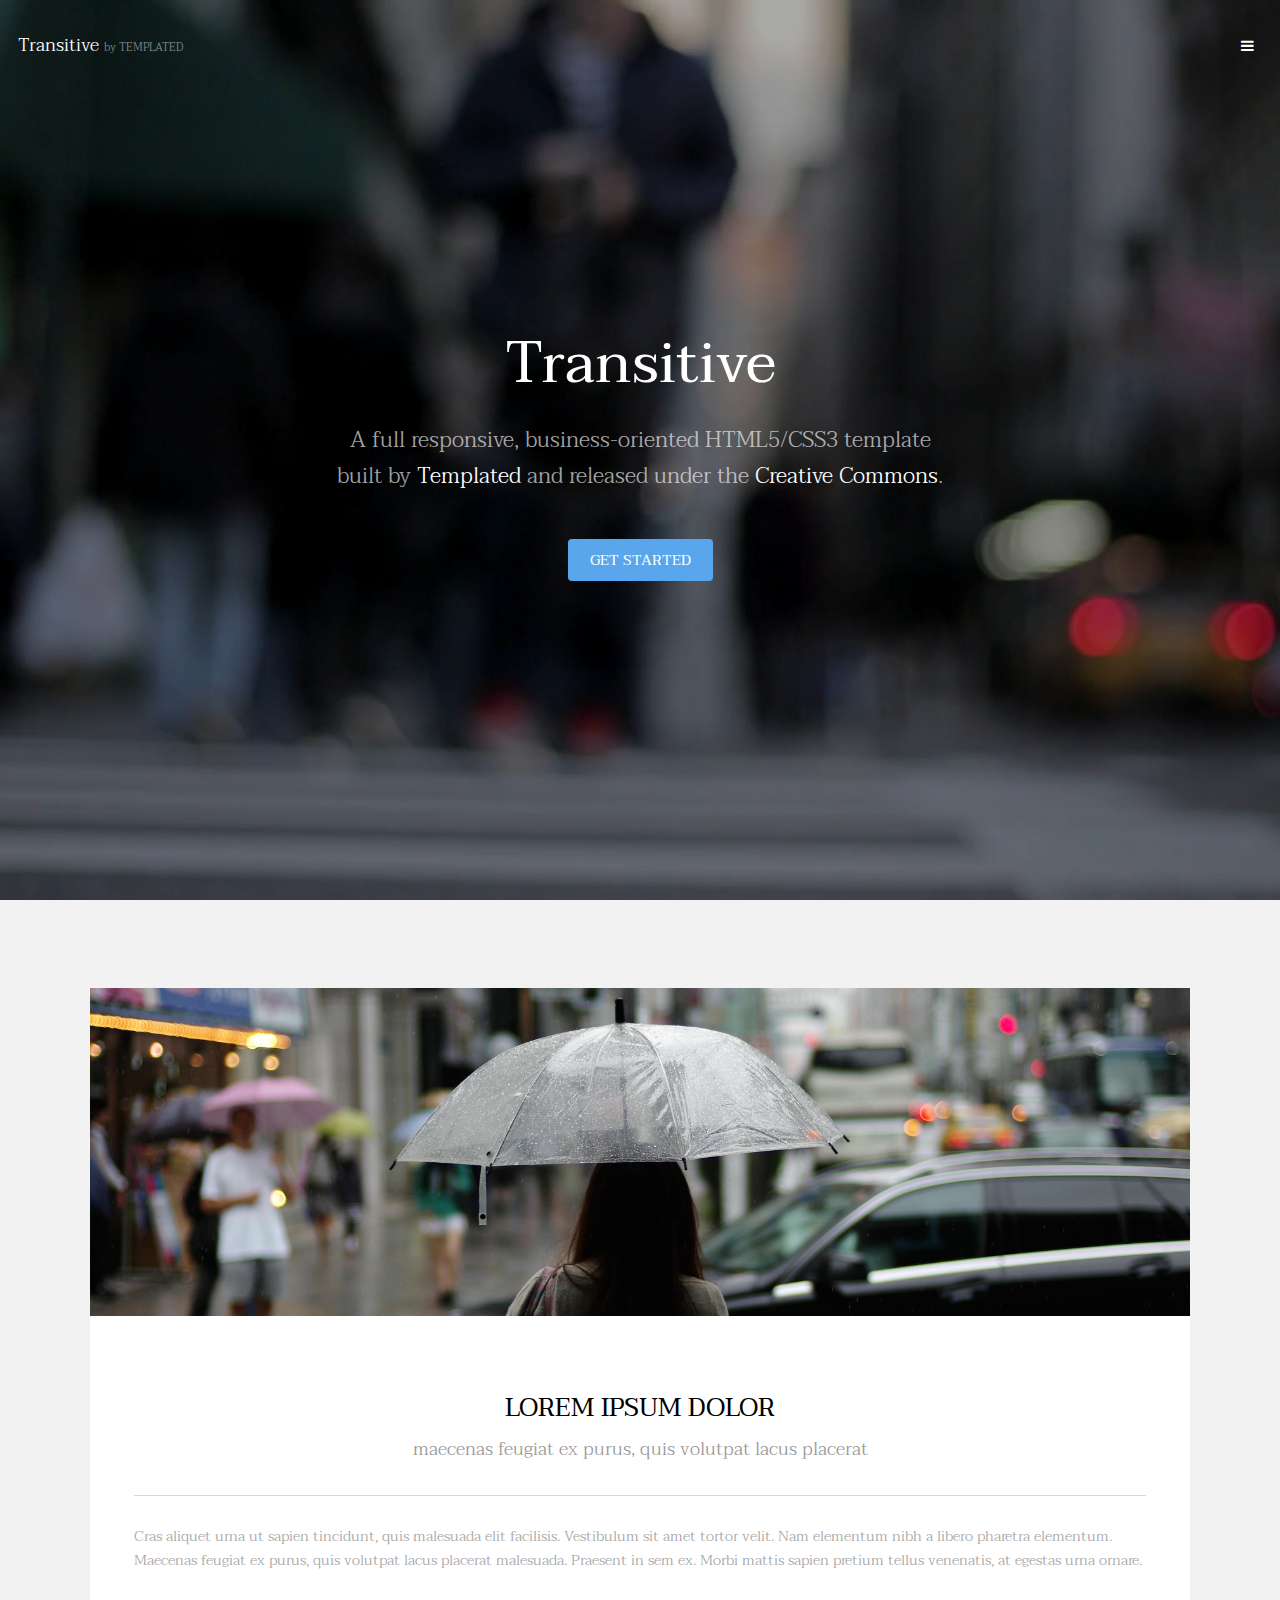
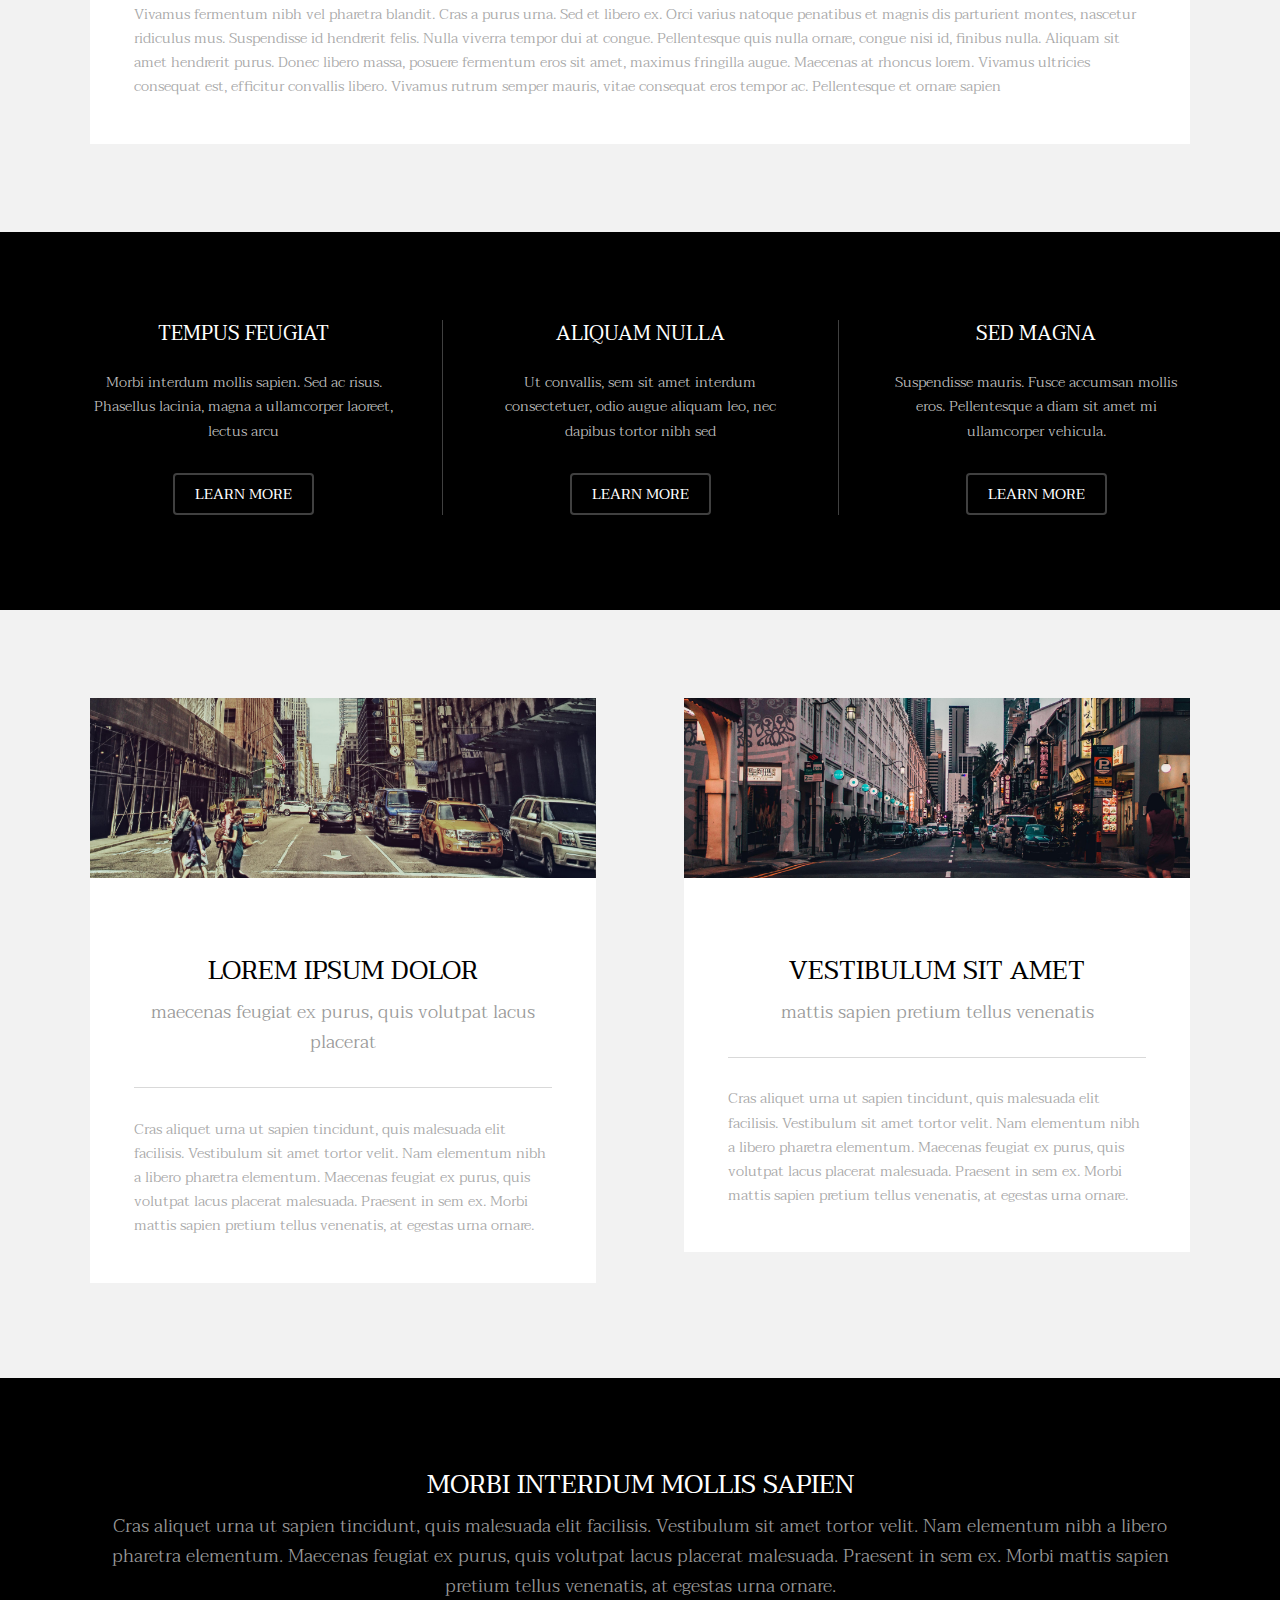
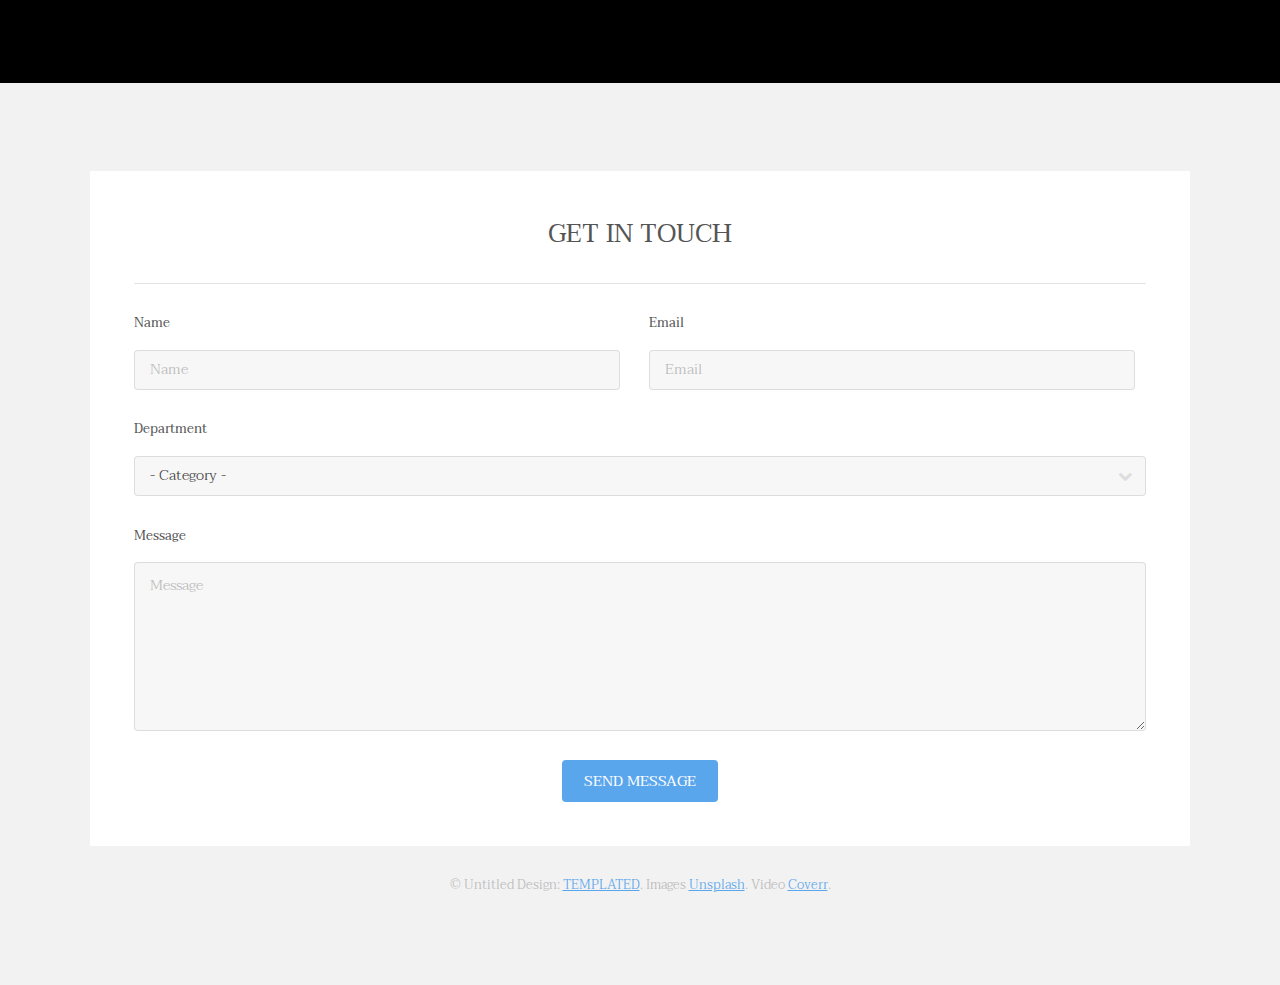
==== index.html @ b9c566ea "add template from templated.co" ====
<!DOCTYPE HTML>
<!--
	Transitive by TEMPLATED
	templated.co @templatedco
	Released for free under the Creative Commons Attribution 3.0 license (templated.co/license)
-->
<html>
	<head>
		<title>Transitive by TEMPLATED</title>
		<meta charset="utf-8" />
		<meta name="viewport" content="width=device-width, initial-scale=1" />
		<link rel="stylesheet" href="assets/css/main.css" />
	</head>
	<body>

		<!-- Header -->
			<header id="header" class="alt">
				<div class="logo"><a href="index.html">Transitive <span>by TEMPLATED</span></a></div>
				<a href="#menu" class="toggle"><span>Menu</span></a>
			</header>

		<!-- Nav -->
			<nav id="menu">
				<ul class="links">
					<li><a href="index.html">Home</a></li>
					<li><a href="generic.html">Generic</a></li>
					<li><a href="elements.html">Elements</a></li>
				</ul>
			</nav>

		<!-- Banner -->
		<!--
			To use a video as your background, set data-video to the name of your video without
			its extension (eg. images/banner). Your video must be available in both .mp4 and .webm
			formats to work correctly.
		-->
			<section id="banner" data-video="images/banner">
				<div class="inner">
					<h1>Transitive</h1>
					<p>A full responsive, business-oriented HTML5/CSS3 template<br />
					built by <a href="https://templated.co/">Templated</a> and released under the <a href="https://templated.co/license">Creative Commons</a>.</p>
					<a href="#one" class="button special scrolly">Get Started</a>
				</div>
			</section>

		<!-- One -->
			<section id="one" class="wrapper style2">
				<div class="inner">
					<div>
						<div class="box">
							<div class="image fit">
								<img src="images/pic01.jpg" alt="" />
							</div>
							<div class="content">
								<header class="align-center">
									<h2>Lorem ipsum dolor</h2>
									<p>maecenas feugiat ex purus, quis volutpat lacus placerat</p>
								</header>
								<hr />
								<p> Cras aliquet urna ut sapien tincidunt, quis malesuada elit facilisis. Vestibulum sit amet tortor velit. Nam elementum nibh a libero pharetra elementum. Maecenas feugiat ex purus, quis volutpat lacus placerat malesuada. Praesent in sem ex. Morbi mattis sapien pretium tellus venenatis, at egestas urna ornare.</p>
								<p>Vivamus fermentum nibh vel pharetra blandit. Cras a purus urna. Sed et libero ex. Orci varius natoque penatibus et magnis dis parturient montes, nascetur ridiculus mus. Suspendisse id hendrerit felis. Nulla viverra tempor dui at congue. Pellentesque quis nulla ornare, congue nisi id, finibus nulla. Aliquam sit amet hendrerit purus. Donec libero massa, posuere fermentum eros sit amet, maximus fringilla augue. Maecenas at rhoncus lorem. Vivamus ultricies consequat est, efficitur convallis libero. Vivamus rutrum semper mauris, vitae consequat eros tempor ac. Pellentesque et ornare sapien</p>
							</div>
						</div>
					</div>
				</div>
			</section>

		<!-- Two -->
			<section id="two" class="wrapper style3">
				<div class="inner">
					<div id="flexgrid">
						<div>
							<header>
								<h3>Tempus Feugiat</h3>
							</header>
							<p>Morbi interdum mollis sapien. Sed ac risus. Phasellus lacinia, magna a ullamcorper laoreet, lectus arcu</p>
							<ul class="actions">
								<li><a href="#" class="button alt">Learn More</a></li>
							</ul>
						</div>
						<div>
							<header>
								<h3>Aliquam Nulla</h3>
							</header>
							<p>Ut convallis, sem sit amet interdum consectetuer, odio augue aliquam leo, nec dapibus tortor nibh sed </p>
							<ul class="actions">
								<li><a href="#" class="button alt">Learn More</a></li>
							</ul>
						</div>
						<div>
							<header>
								<h3>Sed Magna</h3>
							</header>
							<p>Suspendisse mauris. Fusce accumsan mollis eros. Pellentesque a diam sit amet mi ullamcorper vehicula.</p>
							<ul class="actions">
								<li><a href="#" class="button alt">Learn More</a></li>
							</ul>
						</div>
					</div>
				</div>
			</section>

		<!-- Three -->
			<section id="three" class="wrapper style2">
				<div class="inner">
					<div class="grid-style">

						<div>
							<div class="box">
								<div class="image fit">
									<img src="images/pic02.jpg" alt="" />
								</div>
								<div class="content">
									<header class="align-center">
										<h2>Lorem ipsum dolor</h2>
										<p>maecenas feugiat ex purus, quis volutpat lacus placerat</p>
									</header>
									<hr />
									<p> Cras aliquet urna ut sapien tincidunt, quis malesuada elit facilisis. Vestibulum sit amet tortor velit. Nam elementum nibh a libero pharetra elementum. Maecenas feugiat ex purus, quis volutpat lacus placerat malesuada. Praesent in sem ex. Morbi mattis sapien pretium tellus venenatis, at egestas urna ornare.</p>
								</div>
							</div>
						</div>

						<div>
							<div class="box">
								<div class="image fit">
									<img src="images/pic03.jpg" alt="" />
								</div>
								<div class="content">
									<header class="align-center">
										<h2>Vestibulum sit amet</h2>
										<p>mattis sapien pretium tellus venenatis</p>
									</header>
									<hr />
									<p> Cras aliquet urna ut sapien tincidunt, quis malesuada elit facilisis. Vestibulum sit amet tortor velit. Nam elementum nibh a libero pharetra elementum. Maecenas feugiat ex purus, quis volutpat lacus placerat malesuada. Praesent in sem ex. Morbi mattis sapien pretium tellus venenatis, at egestas urna ornare.</p>
								</div>
							</div>
						</div>

					</div>
				</div>
			</section>

		<!-- Four -->
			<section id="four" class="wrapper style3">
				<div class="inner">

					<header class="align-center">
						<h2>Morbi interdum mollis sapien</h2>
						<p>Cras aliquet urna ut sapien tincidunt, quis malesuada elit facilisis. Vestibulum sit amet tortor velit. Nam elementum nibh a libero pharetra elementum. Maecenas feugiat ex purus, quis volutpat lacus placerat malesuada. Praesent in sem ex. Morbi mattis sapien pretium tellus venenatis, at egestas urna ornare.</p>
					</header>

				</div>
			</section>

		<!-- Footer -->
			<footer id="footer" class="wrapper">
				<div class="inner">
					<section>
						<div class="box">
							<div class="content">
								<h2 class="align-center">Get in Touch</h2>
								<hr />
								<form action="#" method="post">
									<div class="field half first">
										<label for="name">Name</label>
										<input name="name" id="name" type="text" placeholder="Name">
									</div>
									<div class="field half">
										<label for="email">Email</label>
										<input name="email" id="email" type="email" placeholder="Email">
									</div>
									<div class="field">
										<label for="dept">Department</label>
										<div class="select-wrapper">
											<select name="dept" id="dept">
												<option value="">- Category -</option>
												<option value="1">Manufacturing</option>
												<option value="1">Shipping</option>
												<option value="1">Administration</option>
												<option value="1">Human Resources</option>
											</select>
										</div>
									</div>
									<div class="field">
										<label for="message">Message</label>
										<textarea name="message" id="message" rows="6" placeholder="Message"></textarea>
									</div>
									<ul class="actions align-center">
										<li><input value="Send Message" class="button special" type="submit"></li>
									</ul>
								</form>
							</div>
						</div>
					</section>
					<div class="copyright">
						&copy; Untitled Design: <a href="https://templated.co/">TEMPLATED</a>. Images <a href="https://unsplash.com/">Unsplash</a>. Video <a href="http://coverr.co/">Coverr</a>.
					</div>
				</div>
			</footer>

		<!-- Scripts -->
			<script src="assets/js/jquery.min.js"></script>
			<script src="assets/js/jquery.scrolly.min.js"></script>
			<script src="assets/js/jquery.scrollex.min.js"></script>
			<script src="assets/js/skel.min.js"></script>
			<script src="assets/js/util.js"></script>
			<script src="assets/js/main.js"></script>

	</body>
</html>
---- assets/css/main.css ----
@charset "UTF-8";
@import url(font-awesome.min.css);
@import url("https://fonts.googleapis.com/css?family=Taviraj:300,400,700,300i,400i,700i");

/*
	Transitive by TEMPLATED
	templated.co @templatedco
	Released for free under the Creative Commons Attribution 3.0 license (templated.co/license)
*/

/* Reset */

	html, body, div, span, applet, object, iframe, h1, h2, h3, h4, h5, h6, p, blockquote, pre, a, abbr, acronym, address, big, cite, code, del, dfn, em, img, ins, kbd, q, s, samp, small, strike, strong, sub, sup, tt, var, b, u, i, center, dl, dt, dd, ol, ul, li, fieldset, form, label, legend, table, caption, tbody, tfoot, thead, tr, th, td, article, aside, canvas, details, embed, figure, figcaption, footer, header, hgroup, menu, nav, output, ruby, section, summary, time, mark, audio, video {
		margin: 0;
		padding: 0;
		border: 0;
		font-size: 100%;
		font: inherit;
		vertical-align: baseline;
	}

	article, aside, details, figcaption, figure, footer, header, hgroup, menu, nav, section {
		display: block;
	}

	body {
		line-height: 1;
	}

	ol, ul {
		list-style: none;
	}

	blockquote, q {
		quotes: none;
	}

	blockquote:before, blockquote:after, q:before, q:after {
		content: '';
		content: none;
	}

	table {
		border-collapse: collapse;
		border-spacing: 0;
	}

	body {
		-webkit-text-size-adjust: none;
	}

/* Box Model */

	*, *:before, *:after {
		-moz-box-sizing: border-box;
		-webkit-box-sizing: border-box;
		box-sizing: border-box;
	}

/* Containers */

	.container {
		margin-left: auto;
		margin-right: auto;
	}

	.container.\31 25\25 {
		width: 100%;
		max-width: 100rem;
		min-width: 80rem;
	}

	.container.\37 5\25 {
		width: 60rem;
	}

	.container.\35 0\25 {
		width: 40rem;
	}

	.container.\32 5\25 {
		width: 20rem;
	}

	.container {
		width: 80rem;
	}

	@media screen and (max-width: 1680px) {

		.container.\31 25\25 {
			width: 100%;
			max-width: 100rem;
			min-width: 80rem;
		}

		.container.\37 5\25 {
			width: 60rem;
		}

		.container.\35 0\25 {
			width: 40rem;
		}

		.container.\32 5\25 {
			width: 20rem;
		}

		.container {
			width: 80rem;
		}

	}

	@media screen and (max-width: 1280px) {

		.container.\31 25\25 {
			width: 100%;
			max-width: 81.25rem;
			min-width: 65rem;
		}

		.container.\37 5\25 {
			width: 48.75rem;
		}

		.container.\35 0\25 {
			width: 32.5rem;
		}

		.container.\32 5\25 {
			width: 16.25rem;
		}

		.container {
			width: 65rem;
		}

	}

	@media screen and (max-width: 980px) {

		.container.\31 25\25 {
			width: 100%;
			max-width: 112.5%;
			min-width: 90%;
		}

		.container.\37 5\25 {
			width: 67.5%;
		}

		.container.\35 0\25 {
			width: 45%;
		}

		.container.\32 5\25 {
			width: 22.5%;
		}

		.container {
			width: 90%;
		}

	}

	@media screen and (max-width: 736px) {

		.container.\31 25\25 {
			width: 100%;
			max-width: 112.5%;
			min-width: 90%;
		}

		.container.\37 5\25 {
			width: 67.5%;
		}

		.container.\35 0\25 {
			width: 45%;
		}

		.container.\32 5\25 {
			width: 22.5%;
		}

		.container {
			width: 90% !important;
		}

	}

	@media screen and (max-width: 480px) {

		.container.\31 25\25 {
			width: 100%;
			max-width: 112.5%;
			min-width: 90%;
		}

		.container.\37 5\25 {
			width: 67.5%;
		}

		.container.\35 0\25 {
			width: 45%;
		}

		.container.\32 5\25 {
			width: 22.5%;
		}

		.container {
			width: 90% !important;
		}

	}

/* Grid */

	.row {
		border-bottom: solid 1px transparent;
		-moz-box-sizing: border-box;
		-webkit-box-sizing: border-box;
		box-sizing: border-box;
	}

	.row > * {
		float: left;
		-moz-box-sizing: border-box;
		-webkit-box-sizing: border-box;
		box-sizing: border-box;
	}

	.row:after, .row:before {
		content: '';
		display: block;
		clear: both;
		height: 0;
	}

	.row.uniform > * > :first-child {
		margin-top: 0;
	}

	.row.uniform > * > :last-child {
		margin-bottom: 0;
	}

	.row.\30 \25 > * {
		padding: 0 0 0 0rem;
	}

	.row.\30 \25 {
		margin: 0 0 -1px 0rem;
	}

	.row.uniform.\30 \25 > * {
		padding: 0rem 0 0 0rem;
	}

	.row.uniform.\30 \25 {
		margin: 0rem 0 -1px 0rem;
	}

	.row > * {
		padding: 0 0 0 2rem;
	}

	.row {
		margin: 0 0 -1px -2rem;
	}

	.row.uniform > * {
		padding: 2rem 0 0 2rem;
	}

	.row.uniform {
		margin: -2rem 0 -1px -2rem;
	}

	.row.\32 00\25 > * {
		padding: 0 0 0 4rem;
	}

	.row.\32 00\25 {
		margin: 0 0 -1px -4rem;
	}

	.row.uniform.\32 00\25 > * {
		padding: 4rem 0 0 4rem;
	}

	.row.uniform.\32 00\25 {
		margin: -4rem 0 -1px -4rem;
	}

	.row.\31 50\25 > * {
		padding: 0 0 0 3rem;
	}

	.row.\31 50\25 {
		margin: 0 0 -1px -3rem;
	}

	.row.uniform.\31 50\25 > * {
		padding: 3rem 0 0 3rem;
	}

	.row.uniform.\31 50\25 {
		margin: -3rem 0 -1px -3rem;
	}

	.row.\35 0\25 > * {
		padding: 0 0 0 1rem;
	}

	.row.\35 0\25 {
		margin: 0 0 -1px -1rem;
	}

	.row.uniform.\35 0\25 > * {
		padding: 1rem 0 0 1rem;
	}

	.row.uniform.\35 0\25 {
		margin: -1rem 0 -1px -1rem;
	}

	.row.\32 5\25 > * {
		padding: 0 0 0 0.5rem;
	}

	.row.\32 5\25 {
		margin: 0 0 -1px -0.5rem;
	}

	.row.uniform.\32 5\25 > * {
		padding: 0.5rem 0 0 0.5rem;
	}

	.row.uniform.\32 5\25 {
		margin: -0.5rem 0 -1px -0.5rem;
	}

	.\31 2u, .\31 2u\24 {
		width: 100%;
		clear: none;
		margin-left: 0;
	}

	.\31 1u, .\31 1u\24 {
		width: 91.6666666667%;
		clear: none;
		margin-left: 0;
	}

	.\31 0u, .\31 0u\24 {
		width: 83.3333333333%;
		clear: none;
		margin-left: 0;
	}

	.\39 u, .\39 u\24 {
		width: 75%;
		clear: none;
		margin-left: 0;
	}

	.\38 u, .\38 u\24 {
		width: 66.6666666667%;
		clear: none;
		margin-left: 0;
	}

	.\37 u, .\37 u\24 {
		width: 58.3333333333%;
		clear: none;
		margin-left: 0;
	}

	.\36 u, .\36 u\24 {
		width: 50%;
		clear: none;
		margin-left: 0;
	}

	.\35 u, .\35 u\24 {
		width: 41.6666666667%;
		clear: none;
		margin-left: 0;
	}

	.\34 u, .\34 u\24 {
		width: 33.3333333333%;
		clear: none;
		margin-left: 0;
	}

	.\33 u, .\33 u\24 {
		width: 25%;
		clear: none;
		margin-left: 0;
	}

	.\32 u, .\32 u\24 {
		width: 16.6666666667%;
		clear: none;
		margin-left: 0;
	}

	.\31 u, .\31 u\24 {
		width: 8.3333333333%;
		clear: none;
		margin-left: 0;
	}

	.\31 2u\24 + *,
	.\31 1u\24 + *,
	.\31 0u\24 + *,
	.\39 u\24 + *,
	.\38 u\24 + *,
	.\37 u\24 + *,
	.\36 u\24 + *,
	.\35 u\24 + *,
	.\34 u\24 + *,
	.\33 u\24 + *,
	.\32 u\24 + *,
	.\31 u\24 + * {
		clear: left;
	}

	.\-11u {
		margin-left: 91.66667%;
	}

	.\-10u {
		margin-left: 83.33333%;
	}

	.\-9u {
		margin-left: 75%;
	}

	.\-8u {
		margin-left: 66.66667%;
	}

	.\-7u {
		margin-left: 58.33333%;
	}

	.\-6u {
		margin-left: 50%;
	}

	.\-5u {
		margin-left: 41.66667%;
	}

	.\-4u {
		margin-left: 33.33333%;
	}

	.\-3u {
		margin-left: 25%;
	}

	.\-2u {
		margin-left: 16.66667%;
	}

	.\-1u {
		margin-left: 8.33333%;
	}

	@media screen and (max-width: 1680px) {

		.row > * {
			padding: 0 0 0 2rem;
		}

		.row {
			margin: 0 0 -1px -2rem;
		}

		.row.uniform > * {
			padding: 2rem 0 0 2rem;
		}

		.row.uniform {
			margin: -2rem 0 -1px -2rem;
		}

		.row.\32 00\25 > * {
			padding: 0 0 0 4rem;
		}

		.row.\32 00\25 {
			margin: 0 0 -1px -4rem;
		}

		.row.uniform.\32 00\25 > * {
			padding: 4rem 0 0 4rem;
		}

		.row.uniform.\32 00\25 {
			margin: -4rem 0 -1px -4rem;
		}

		.row.\31 50\25 > * {
			padding: 0 0 0 3rem;
		}

		.row.\31 50\25 {
			margin: 0 0 -1px -3rem;
		}

		.row.uniform.\31 50\25 > * {
			padding: 3rem 0 0 3rem;
		}

		.row.uniform.\31 50\25 {
			margin: -3rem 0 -1px -3rem;
		}

		.row.\35 0\25 > * {
			padding: 0 0 0 1rem;
		}

		.row.\35 0\25 {
			margin: 0 0 -1px -1rem;
		}

		.row.uniform.\35 0\25 > * {
			padding: 1rem 0 0 1rem;
		}

		.row.uniform.\35 0\25 {
			margin: -1rem 0 -1px -1rem;
		}

		.row.\32 5\25 > * {
			padding: 0 0 0 0.5rem;
		}

		.row.\32 5\25 {
			margin: 0 0 -1px -0.5rem;
		}

		.row.uniform.\32 5\25 > * {
			padding: 0.5rem 0 0 0.5rem;
		}

		.row.uniform.\32 5\25 {
			margin: -0.5rem 0 -1px -0.5rem;
		}

		.\31 2u\28xlarge\29, .\31 2u\24\28xlarge\29 {
			width: 100%;
			clear: none;
			margin-left: 0;
		}

		.\31 1u\28xlarge\29, .\31 1u\24\28xlarge\29 {
			width: 91.6666666667%;
			clear: none;
			margin-left: 0;
		}

		.\31 0u\28xlarge\29, .\31 0u\24\28xlarge\29 {
			width: 83.3333333333%;
			clear: none;
			margin-left: 0;
		}

		.\39 u\28xlarge\29, .\39 u\24\28xlarge\29 {
			width: 75%;
			clear: none;
			margin-left: 0;
		}

		.\38 u\28xlarge\29, .\38 u\24\28xlarge\29 {
			width: 66.6666666667%;
			clear: none;
			margin-left: 0;
		}

		.\37 u\28xlarge\29, .\37 u\24\28xlarge\29 {
			width: 58.3333333333%;
			clear: none;
			margin-left: 0;
		}

		.\36 u\28xlarge\29, .\36 u\24\28xlarge\29 {
			width: 50%;
			clear: none;
			margin-left: 0;
		}

		.\35 u\28xlarge\29, .\35 u\24\28xlarge\29 {
			width: 41.6666666667%;
			clear: none;
			margin-left: 0;
		}

		.\34 u\28xlarge\29, .\34 u\24\28xlarge\29 {
			width: 33.3333333333%;
			clear: none;
			margin-left: 0;
		}

		.\33 u\28xlarge\29, .\33 u\24\28xlarge\29 {
			width: 25%;
			clear: none;
			margin-left: 0;
		}

		.\32 u\28xlarge\29, .\32 u\24\28xlarge\29 {
			width: 16.6666666667%;
			clear: none;
			margin-left: 0;
		}

		.\31 u\28xlarge\29, .\31 u\24\28xlarge\29 {
			width: 8.3333333333%;
			clear: none;
			margin-left: 0;
		}

		.\31 2u\24\28xlarge\29 + *,
		.\31 1u\24\28xlarge\29 + *,
		.\31 0u\24\28xlarge\29 + *,
		.\39 u\24\28xlarge\29 + *,
		.\38 u\24\28xlarge\29 + *,
		.\37 u\24\28xlarge\29 + *,
		.\36 u\24\28xlarge\29 + *,
		.\35 u\24\28xlarge\29 + *,
		.\34 u\24\28xlarge\29 + *,
		.\33 u\24\28xlarge\29 + *,
		.\32 u\24\28xlarge\29 + *,
		.\31 u\24\28xlarge\29 + * {
			clear: left;
		}

		.\-11u\28xlarge\29 {
			margin-left: 91.66667%;
		}

		.\-10u\28xlarge\29 {
			margin-left: 83.33333%;
		}

		.\-9u\28xlarge\29 {
			margin-left: 75%;
		}

		.\-8u\28xlarge\29 {
			margin-left: 66.66667%;
		}

		.\-7u\28xlarge\29 {
			margin-left: 58.33333%;
		}

		.\-6u\28xlarge\29 {
			margin-left: 50%;
		}

		.\-5u\28xlarge\29 {
			margin-left: 41.66667%;
		}

		.\-4u\28xlarge\29 {
			margin-left: 33.33333%;
		}

		.\-3u\28xlarge\29 {
			margin-left: 25%;
		}

		.\-2u\28xlarge\29 {
			margin-left: 16.66667%;
		}

		.\-1u\28xlarge\29 {
			margin-left: 8.33333%;
		}

	}

	@media screen and (max-width: 1280px) {

		.row > * {
			padding: 0 0 0 1.5rem;
		}

		.row {
			margin: 0 0 -1px -1.5rem;
		}

		.row.uniform > * {
			padding: 1.5rem 0 0 1.5rem;
		}

		.row.uniform {
			margin: -1.5rem 0 -1px -1.5rem;
		}

		.row.\32 00\25 > * {
			padding: 0 0 0 3rem;
		}

		.row.\32 00\25 {
			margin: 0 0 -1px -3rem;
		}

		.row.uniform.\32 00\25 > * {
			padding: 3rem 0 0 3rem;
		}

		.row.uniform.\32 00\25 {
			margin: -3rem 0 -1px -3rem;
		}

		.row.\31 50\25 > * {
			padding: 0 0 0 2.25rem;
		}

		.row.\31 50\25 {
			margin: 0 0 -1px -2.25rem;
		}

		.row.uniform.\31 50\25 > * {
			padding: 2.25rem 0 0 2.25rem;
		}

		.row.uniform.\31 50\25 {
			margin: -2.25rem 0 -1px -2.25rem;
		}

		.row.\35 0\25 > * {
			padding: 0 0 0 0.75rem;
		}

		.row.\35 0\25 {
			margin: 0 0 -1px -0.75rem;
		}

		.row.uniform.\35 0\25 > * {
			padding: 0.75rem 0 0 0.75rem;
		}

		.row.uniform.\35 0\25 {
			margin: -0.75rem 0 -1px -0.75rem;
		}

		.row.\32 5\25 > * {
			padding: 0 0 0 0.375rem;
		}

		.row.\32 5\25 {
			margin: 0 0 -1px -0.375rem;
		}

		.row.uniform.\32 5\25 > * {
			padding: 0.375rem 0 0 0.375rem;
		}

		.row.uniform.\32 5\25 {
			margin: -0.375rem 0 -1px -0.375rem;
		}

		.\31 2u\28large\29, .\31 2u\24\28large\29 {
			width: 100%;
			clear: none;
			margin-left: 0;
		}

		.\31 1u\28large\29, .\31 1u\24\28large\29 {
			width: 91.6666666667%;
			clear: none;
			margin-left: 0;
		}

		.\31 0u\28large\29, .\31 0u\24\28large\29 {
			width: 83.3333333333%;
			clear: none;
			margin-left: 0;
		}

		.\39 u\28large\29, .\39 u\24\28large\29 {
			width: 75%;
			clear: none;
			margin-left: 0;
		}

		.\38 u\28large\29, .\38 u\24\28large\29 {
			width: 66.6666666667%;
			clear: none;
			margin-left: 0;
		}

		.\37 u\28large\29, .\37 u\24\28large\29 {
			width: 58.3333333333%;
			clear: none;
			margin-left: 0;
		}

		.\36 u\28large\29, .\36 u\24\28large\29 {
			width: 50%;
			clear: none;
			margin-left: 0;
		}

		.\35 u\28large\29, .\35 u\24\28large\29 {
			width: 41.6666666667%;
			clear: none;
			margin-left: 0;
		}

		.\34 u\28large\29, .\34 u\24\28large\29 {
			width: 33.3333333333%;
			clear: none;
			margin-left: 0;
		}

		.\33 u\28large\29, .\33 u\24\28large\29 {
			width: 25%;
			clear: none;
			margin-left: 0;
		}

		.\32 u\28large\29, .\32 u\24\28large\29 {
			width: 16.6666666667%;
			clear: none;
			margin-left: 0;
		}

		.\31 u\28large\29, .\31 u\24\28large\29 {
			width: 8.3333333333%;
			clear: none;
			margin-left: 0;
		}

		.\31 2u\24\28large\29 + *,
		.\31 1u\24\28large\29 + *,
		.\31 0u\24\28large\29 + *,
		.\39 u\24\28large\29 + *,
		.\38 u\24\28large\29 + *,
		.\37 u\24\28large\29 + *,
		.\36 u\24\28large\29 + *,
		.\35 u\24\28large\29 + *,
		.\34 u\24\28large\29 + *,
		.\33 u\24\28large\29 + *,
		.\32 u\24\28large\29 + *,
		.\31 u\24\28large\29 + * {
			clear: left;
		}

		.\-11u\28large\29 {
			margin-left: 91.66667%;
		}

		.\-10u\28large\29 {
			margin-left: 83.33333%;
		}

		.\-9u\28large\29 {
			margin-left: 75%;
		}

		.\-8u\28large\29 {
			margin-left: 66.66667%;
		}

		.\-7u\28large\29 {
			margin-left: 58.33333%;
		}

		.\-6u\28large\29 {
			margin-left: 50%;
		}

		.\-5u\28large\29 {
			margin-left: 41.66667%;
		}

		.\-4u\28large\29 {
			margin-left: 33.33333%;
		}

		.\-3u\28large\29 {
			margin-left: 25%;
		}

		.\-2u\28large\29 {
			margin-left: 16.66667%;
		}

		.\-1u\28large\29 {
			margin-left: 8.33333%;
		}

	}

	@media screen and (max-width: 980px) {

		.row > * {
			padding: 0 0 0 1.5rem;
		}

		.row {
			margin: 0 0 -1px -1.5rem;
		}

		.row.uniform > * {
			padding: 1.5rem 0 0 1.5rem;
		}

		.row.uniform {
			margin: -1.5rem 0 -1px -1.5rem;
		}

		.row.\32 00\25 > * {
			padding: 0 0 0 3rem;
		}

		.row.\32 00\25 {
			margin: 0 0 -1px -3rem;
		}

		.row.uniform.\32 00\25 > * {
			padding: 3rem 0 0 3rem;
		}

		.row.uniform.\32 00\25 {
			margin: -3rem 0 -1px -3rem;
		}

		.row.\31 50\25 > * {
			padding: 0 0 0 2.25rem;
		}

		.row.\31 50\25 {
			margin: 0 0 -1px -2.25rem;
		}

		.row.uniform.\31 50\25 > * {
			padding: 2.25rem 0 0 2.25rem;
		}

		.row.uniform.\31 50\25 {
			margin: -2.25rem 0 -1px -2.25rem;
		}

		.row.\35 0\25 > * {
			padding: 0 0 0 0.75rem;
		}

		.row.\35 0\25 {
			margin: 0 0 -1px -0.75rem;
		}

		.row.uniform.\35 0\25 > * {
			padding: 0.75rem 0 0 0.75rem;
		}

		.row.uniform.\35 0\25 {
			margin: -0.75rem 0 -1px -0.75rem;
		}

		.row.\32 5\25 > * {
			padding: 0 0 0 0.375rem;
		}

		.row.\32 5\25 {
			margin: 0 0 -1px -0.375rem;
		}

		.row.uniform.\32 5\25 > * {
			padding: 0.375rem 0 0 0.375rem;
		}

		.row.uniform.\32 5\25 {
			margin: -0.375rem 0 -1px -0.375rem;
		}

		.\31 2u\28medium\29, .\31 2u\24\28medium\29 {
			width: 100%;
			clear: none;
			margin-left: 0;
		}

		.\31 1u\28medium\29, .\31 1u\24\28medium\29 {
			width: 91.6666666667%;
			clear: none;
			margin-left: 0;
		}

		.\31 0u\28medium\29, .\31 0u\24\28medium\29 {
			width: 83.3333333333%;
			clear: none;
			margin-left: 0;
		}

		.\39 u\28medium\29, .\39 u\24\28medium\29 {
			width: 75%;
			clear: none;
			margin-left: 0;
		}

		.\38 u\28medium\29, .\38 u\24\28medium\29 {
			width: 66.6666666667%;
			clear: none;
			margin-left: 0;
		}

		.\37 u\28medium\29, .\37 u\24\28medium\29 {
			width: 58.3333333333%;
			clear: none;
			margin-left: 0;
		}

		.\36 u\28medium\29, .\36 u\24\28medium\29 {
			width: 50%;
			clear: none;
			margin-left: 0;
		}

		.\35 u\28medium\29, .\35 u\24\28medium\29 {
			width: 41.6666666667%;
			clear: none;
			margin-left: 0;
		}

		.\34 u\28medium\29, .\34 u\24\28medium\29 {
			width: 33.3333333333%;
			clear: none;
			margin-left: 0;
		}

		.\33 u\28medium\29, .\33 u\24\28medium\29 {
			width: 25%;
			clear: none;
			margin-left: 0;
		}

		.\32 u\28medium\29, .\32 u\24\28medium\29 {
			width: 16.6666666667%;
			clear: none;
			margin-left: 0;
		}

		.\31 u\28medium\29, .\31 u\24\28medium\29 {
			width: 8.3333333333%;
			clear: none;
			margin-left: 0;
		}

		.\31 2u\24\28medium\29 + *,
		.\31 1u\24\28medium\29 + *,
		.\31 0u\24\28medium\29 + *,
		.\39 u\24\28medium\29 + *,
		.\38 u\24\28medium\29 + *,
		.\37 u\24\28medium\29 + *,
		.\36 u\24\28medium\29 + *,
		.\35 u\24\28medium\29 + *,
		.\34 u\24\28medium\29 + *,
		.\33 u\24\28medium\29 + *,
		.\32 u\24\28medium\29 + *,
		.\31 u\24\28medium\29 + * {
			clear: left;
		}

		.\-11u\28medium\29 {
			margin-left: 91.66667%;
		}

		.\-10u\28medium\29 {
			margin-left: 83.33333%;
		}

		.\-9u\28medium\29 {
			margin-left: 75%;
		}

		.\-8u\28medium\29 {
			margin-left: 66.66667%;
		}

		.\-7u\28medium\29 {
			margin-left: 58.33333%;
		}

		.\-6u\28medium\29 {
			margin-left: 50%;
		}

		.\-5u\28medium\29 {
			margin-left: 41.66667%;
		}

		.\-4u\28medium\29 {
			margin-left: 33.33333%;
		}

		.\-3u\28medium\29 {
			margin-left: 25%;
		}

		.\-2u\28medium\29 {
			margin-left: 16.66667%;
		}

		.\-1u\28medium\29 {
			margin-left: 8.33333%;
		}

	}

	@media screen and (max-width: 736px) {

		.row > * {
			padding: 0 0 0 1.25rem;
		}

		.row {
			margin: 0 0 -1px -1.25rem;
		}

		.row.uniform > * {
			padding: 1.25rem 0 0 1.25rem;
		}

		.row.uniform {
			margin: -1.25rem 0 -1px -1.25rem;
		}

		.row.\32 00\25 > * {
			padding: 0 0 0 2.5rem;
		}

		.row.\32 00\25 {
			margin: 0 0 -1px -2.5rem;
		}

		.row.uniform.\32 00\25 > * {
			padding: 2.5rem 0 0 2.5rem;
		}

		.row.uniform.\32 00\25 {
			margin: -2.5rem 0 -1px -2.5rem;
		}

		.row.\31 50\25 > * {
			padding: 0 0 0 1.875rem;
		}

		.row.\31 50\25 {
			margin: 0 0 -1px -1.875rem;
		}

		.row.uniform.\31 50\25 > * {
			padding: 1.875rem 0 0 1.875rem;
		}

		.row.uniform.\31 50\25 {
			margin: -1.875rem 0 -1px -1.875rem;
		}

		.row.\35 0\25 > * {
			padding: 0 0 0 0.625rem;
		}

		.row.\35 0\25 {
			margin: 0 0 -1px -0.625rem;
		}

		.row.uniform.\35 0\25 > * {
			padding: 0.625rem 0 0 0.625rem;
		}

		.row.uniform.\35 0\25 {
			margin: -0.625rem 0 -1px -0.625rem;
		}

		.row.\32 5\25 > * {
			padding: 0 0 0 0.3125rem;
		}

		.row.\32 5\25 {
			margin: 0 0 -1px -0.3125rem;
		}

		.row.uniform.\32 5\25 > * {
			padding: 0.3125rem 0 0 0.3125rem;
		}

		.row.uniform.\32 5\25 {
			margin: -0.3125rem 0 -1px -0.3125rem;
		}

		.\31 2u\28small\29, .\31 2u\24\28small\29 {
			width: 100%;
			clear: none;
			margin-left: 0;
		}

		.\31 1u\28small\29, .\31 1u\24\28small\29 {
			width: 91.6666666667%;
			clear: none;
			margin-left: 0;
		}

		.\31 0u\28small\29, .\31 0u\24\28small\29 {
			width: 83.3333333333%;
			clear: none;
			margin-left: 0;
		}

		.\39 u\28small\29, .\39 u\24\28small\29 {
			width: 75%;
			clear: none;
			margin-left: 0;
		}

		.\38 u\28small\29, .\38 u\24\28small\29 {
			width: 66.6666666667%;
			clear: none;
			margin-left: 0;
		}

		.\37 u\28small\29, .\37 u\24\28small\29 {
			width: 58.3333333333%;
			clear: none;
			margin-left: 0;
		}

		.\36 u\28small\29, .\36 u\24\28small\29 {
			width: 50%;
			clear: none;
			margin-left: 0;
		}

		.\35 u\28small\29, .\35 u\24\28small\29 {
			width: 41.6666666667%;
			clear: none;
			margin-left: 0;
		}

		.\34 u\28small\29, .\34 u\24\28small\29 {
			width: 33.3333333333%;
			clear: none;
			margin-left: 0;
		}

		.\33 u\28small\29, .\33 u\24\28small\29 {
			width: 25%;
			clear: none;
			margin-left: 0;
		}

		.\32 u\28small\29, .\32 u\24\28small\29 {
			width: 16.6666666667%;
			clear: none;
			margin-left: 0;
		}

		.\31 u\28small\29, .\31 u\24\28small\29 {
			width: 8.3333333333%;
			clear: none;
			margin-left: 0;
		}

		.\31 2u\24\28small\29 + *,
		.\31 1u\24\28small\29 + *,
		.\31 0u\24\28small\29 + *,
		.\39 u\24\28small\29 + *,
		.\38 u\24\28small\29 + *,
		.\37 u\24\28small\29 + *,
		.\36 u\24\28small\29 + *,
		.\35 u\24\28small\29 + *,
		.\34 u\24\28small\29 + *,
		.\33 u\24\28small\29 + *,
		.\32 u\24\28small\29 + *,
		.\31 u\24\28small\29 + * {
			clear: left;
		}

		.\-11u\28small\29 {
			margin-left: 91.66667%;
		}

		.\-10u\28small\29 {
			margin-left: 83.33333%;
		}

		.\-9u\28small\29 {
			margin-left: 75%;
		}

		.\-8u\28small\29 {
			margin-left: 66.66667%;
		}

		.\-7u\28small\29 {
			margin-left: 58.33333%;
		}

		.\-6u\28small\29 {
			margin-left: 50%;
		}

		.\-5u\28small\29 {
			margin-left: 41.66667%;
		}

		.\-4u\28small\29 {
			margin-left: 33.33333%;
		}

		.\-3u\28small\29 {
			margin-left: 25%;
		}

		.\-2u\28small\29 {
			margin-left: 16.66667%;
		}

		.\-1u\28small\29 {
			margin-left: 8.33333%;
		}

	}

	@media screen and (max-width: 480px) {

		.row > * {
			padding: 0 0 0 1.25rem;
		}

		.row {
			margin: 0 0 -1px -1.25rem;
		}

		.row.uniform > * {
			padding: 1.25rem 0 0 1.25rem;
		}

		.row.uniform {
			margin: -1.25rem 0 -1px -1.25rem;
		}

		.row.\32 00\25 > * {
			padding: 0 0 0 2.5rem;
		}

		.row.\32 00\25 {
			margin: 0 0 -1px -2.5rem;
		}

		.row.uniform.\32 00\25 > * {
			padding: 2.5rem 0 0 2.5rem;
		}

		.row.uniform.\32 00\25 {
			margin: -2.5rem 0 -1px -2.5rem;
		}

		.row.\31 50\25 > * {
			padding: 0 0 0 1.875rem;
		}

		.row.\31 50\25 {
			margin: 0 0 -1px -1.875rem;
		}

		.row.uniform.\31 50\25 > * {
			padding: 1.875rem 0 0 1.875rem;
		}

		.row.uniform.\31 50\25 {
			margin: -1.875rem 0 -1px -1.875rem;
		}

		.row.\35 0\25 > * {
			padding: 0 0 0 0.625rem;
		}

		.row.\35 0\25 {
			margin: 0 0 -1px -0.625rem;
		}

		.row.uniform.\35 0\25 > * {
			padding: 0.625rem 0 0 0.625rem;
		}

		.row.uniform.\35 0\25 {
			margin: -0.625rem 0 -1px -0.625rem;
		}

		.row.\32 5\25 > * {
			padding: 0 0 0 0.3125rem;
		}

		.row.\32 5\25 {
			margin: 0 0 -1px -0.3125rem;
		}

		.row.uniform.\32 5\25 > * {
			padding: 0.3125rem 0 0 0.3125rem;
		}

		.row.uniform.\32 5\25 {
			margin: -0.3125rem 0 -1px -0.3125rem;
		}

		.\31 2u\28xsmall\29, .\31 2u\24\28xsmall\29 {
			width: 100%;
			clear: none;
			margin-left: 0;
		}

		.\31 1u\28xsmall\29, .\31 1u\24\28xsmall\29 {
			width: 91.6666666667%;
			clear: none;
			margin-left: 0;
		}

		.\31 0u\28xsmall\29, .\31 0u\24\28xsmall\29 {
			width: 83.3333333333%;
			clear: none;
			margin-left: 0;
		}

		.\39 u\28xsmall\29, .\39 u\24\28xsmall\29 {
			width: 75%;
			clear: none;
			margin-left: 0;
		}

		.\38 u\28xsmall\29, .\38 u\24\28xsmall\29 {
			width: 66.6666666667%;
			clear: none;
			margin-left: 0;
		}

		.\37 u\28xsmall\29, .\37 u\24\28xsmall\29 {
			width: 58.3333333333%;
			clear: none;
			margin-left: 0;
		}

		.\36 u\28xsmall\29, .\36 u\24\28xsmall\29 {
			width: 50%;
			clear: none;
			margin-left: 0;
		}

		.\35 u\28xsmall\29, .\35 u\24\28xsmall\29 {
			width: 41.6666666667%;
			clear: none;
			margin-left: 0;
		}

		.\34 u\28xsmall\29, .\34 u\24\28xsmall\29 {
			width: 33.3333333333%;
			clear: none;
			margin-left: 0;
		}

		.\33 u\28xsmall\29, .\33 u\24\28xsmall\29 {
			width: 25%;
			clear: none;
			margin-left: 0;
		}

		.\32 u\28xsmall\29, .\32 u\24\28xsmall\29 {
			width: 16.6666666667%;
			clear: none;
			margin-left: 0;
		}

		.\31 u\28xsmall\29, .\31 u\24\28xsmall\29 {
			width: 8.3333333333%;
			clear: none;
			margin-left: 0;
		}

		.\31 2u\24\28xsmall\29 + *,
		.\31 1u\24\28xsmall\29 + *,
		.\31 0u\24\28xsmall\29 + *,
		.\39 u\24\28xsmall\29 + *,
		.\38 u\24\28xsmall\29 + *,
		.\37 u\24\28xsmall\29 + *,
		.\36 u\24\28xsmall\29 + *,
		.\35 u\24\28xsmall\29 + *,
		.\34 u\24\28xsmall\29 + *,
		.\33 u\24\28xsmall\29 + *,
		.\32 u\24\28xsmall\29 + *,
		.\31 u\24\28xsmall\29 + * {
			clear: left;
		}

		.\-11u\28xsmall\29 {
			margin-left: 91.66667%;
		}

		.\-10u\28xsmall\29 {
			margin-left: 83.33333%;
		}

		.\-9u\28xsmall\29 {
			margin-left: 75%;
		}

		.\-8u\28xsmall\29 {
			margin-left: 66.66667%;
		}

		.\-7u\28xsmall\29 {
			margin-left: 58.33333%;
		}

		.\-6u\28xsmall\29 {
			margin-left: 50%;
		}

		.\-5u\28xsmall\29 {
			margin-left: 41.66667%;
		}

		.\-4u\28xsmall\29 {
			margin-left: 33.33333%;
		}

		.\-3u\28xsmall\29 {
			margin-left: 25%;
		}

		.\-2u\28xsmall\29 {
			margin-left: 16.66667%;
		}

		.\-1u\28xsmall\29 {
			margin-left: 8.33333%;
		}

	}

/* Basic */

	@-ms-viewport {
		width: device-width;
	}

	body {
		-ms-overflow-style: scrollbar;
	}

	@media screen and (max-width: 480px) {

		html, body {
			min-width: 320px;
		}

	}

	body {
		background: #fff;
	}

		body.is-loading *, body.is-loading *:before, body.is-loading *:after {
			-moz-animation: none !important;
			-webkit-animation: none !important;
			-ms-animation: none !important;
			animation: none !important;
			-moz-transition: none !important;
			-webkit-transition: none !important;
			-ms-transition: none !important;
			transition: none !important;
		}

/* Type */

	html {
		font-size: 13pt;
	}

		@media screen and (max-width: 1680px) {

			html {
				font-size: 11pt;
			}

		}

		@media screen and (max-width: 1280px) {

			html {
				font-size: 11pt;
			}

		}

		@media screen and (max-width: 980px) {

			html {
				font-size: 12pt;
			}

		}

		@media screen and (max-width: 736px) {

			html {
				font-size: 12pt;
			}

		}

		@media screen and (max-width: 480px) {

			html {
				font-size: 12pt;
			}

		}

	body {
		background-color: #fff;
		color: #444;
	}

	body, input, select, textarea {
		font-family: "Taviraj", serif;
		font-weight: 300;
		font-size: 1rem;
		line-height: 1.65;
	}

	a {
		text-decoration: underline;
	}

		a:hover {
			text-decoration: none;
		}

	strong, b {
		font-weight: 400;
	}

	em, i {
		font-style: italic;
	}

	p {
		margin: 0 0 2rem 0;
	}

	h1, h2, h3, h4, h5, h6 {
		font-weight: 400;
		line-height: 1.5;
		margin: 0 0 1.5rem 0;
	}

		h1 a, h2 a, h3 a, h4 a, h5 a, h6 a {
			color: inherit;
			text-decoration: none;
		}

	h2 {
		font-size: 1.75rem;
		text-transform: uppercase;
	}

		@media screen and (max-width: 736px) {

			h2 {
				font-size: 1.5rem;
			}

		}

	h3 {
		font-size: 1.35rem;
		text-transform: uppercase;
	}

	h4 {
		font-size: 1.1rem;
	}

	h5 {
		font-size: 0.9rem;
	}

	h6 {
		font-size: 0.7rem;
	}

	sub {
		font-size: 0.8rem;
		position: relative;
		top: 0.5rem;
	}

	sup {
		font-size: 0.8rem;
		position: relative;
		top: -0.5rem;
	}

	blockquote {
		border-left: solid 4px;
		font-style: italic;
		margin: 0 0 2rem 0;
		padding: 0.5rem 0 0.5rem 2rem;
	}

	code {
		border-radius: 4px;
		border: solid 1px;
		font-family: "Courier New", monospace;
		font-size: 0.9rem;
		margin: 0 0.25rem;
		padding: 0.25rem 0.65rem;
	}

	pre {
		-webkit-overflow-scrolling: touch;
		font-family: "Courier New", monospace;
		font-size: 0.9rem;
		margin: 0 0 2rem 0;
	}

		pre code {
			display: block;
			line-height: 1.75;
			padding: 1rem 1.5rem;
			overflow-x: auto;
		}

	hr {
		border: 0;
		border-bottom: solid 1px;
		margin: 2rem 0;
	}

		hr.major {
			margin: 3rem 0;
		}

	.align-left {
		text-align: left;
	}

	.align-center {
		text-align: center;
	}

	.align-right {
		text-align: right;
	}

	input, select, textarea {
		color: #555;
	}

	a {
		color: #5AA6ED;
	}

	strong, b {
		color: #555;
	}

	h1, h2, h3, h4, h5, h6 {
		color: #555;
	}

	blockquote {
		border-left-color: rgba(144, 144, 144, 0.25);
	}

	code {
		background: rgba(144, 144, 144, 0.075);
		border-color: rgba(144, 144, 144, 0.25);
	}

	hr {
		border-bottom-color: rgba(144, 144, 144, 0.25);
	}

/* Box */

	.box {
		margin-bottom: 2rem;
		background: #FFF;
	}

		.box .content {
			padding: 3rem;
		}

		.box > :last-child,
		.box > :last-child > :last-child,
		.box > :last-child > :last-child > :last-child {
			margin-bottom: 0;
		}

		.box.alt {
			border: 0;
			border-radius: 0;
			padding: 0;
		}

		@media screen and (max-width: 736px) {

			.box .content {
				padding: 2rem;
			}

		}

	.box {
		border-color: rgba(144, 144, 144, 0.25);
	}

/* Button */

	input[type="submit"],
	input[type="reset"],
	input[type="button"],
	button,
	.button {
		-moz-appearance: none;
		-webkit-appearance: none;
		-ms-appearance: none;
		appearance: none;
		-moz-transition: background-color 0.2s ease-in-out, color 0.2s ease-in-out;
		-webkit-transition: background-color 0.2s ease-in-out, color 0.2s ease-in-out;
		-ms-transition: background-color 0.2s ease-in-out, color 0.2s ease-in-out;
		transition: background-color 0.2s ease-in-out, color 0.2s ease-in-out;
		border-radius: 4px;
		border: 0;
		cursor: pointer;
		display: inline-block;
		font-weight: 400;
		height: 2.85rem;
		line-height: 2.95rem;
		padding: 0 1.5rem;
		text-align: center;
		text-decoration: none;
		white-space: nowrap;
		text-transform: uppercase;
	}

		input[type="submit"].icon,
		input[type="reset"].icon,
		input[type="button"].icon,
		button.icon,
		.button.icon {
			padding-left: 1.35rem;
		}

			input[type="submit"].icon:before,
			input[type="reset"].icon:before,
			input[type="button"].icon:before,
			button.icon:before,
			.button.icon:before {
				margin-right: 0.5rem;
			}

		input[type="submit"].fit,
		input[type="reset"].fit,
		input[type="button"].fit,
		button.fit,
		.button.fit {
			display: block;
			margin: 0 0 1rem 0;
			width: 100%;
		}

		input[type="submit"].small,
		input[type="reset"].small,
		input[type="button"].small,
		button.small,
		.button.small {
			font-size: 0.8rem;
		}

		input[type="submit"].big,
		input[type="reset"].big,
		input[type="button"].big,
		button.big,
		.button.big {
			font-size: 1.35rem;
		}

		input[type="submit"].disabled, input[type="submit"]:disabled,
		input[type="reset"].disabled,
		input[type="reset"]:disabled,
		input[type="button"].disabled,
		input[type="button"]:disabled,
		button.disabled,
		button:disabled,
		.button.disabled,
		.button:disabled {
			-moz-pointer-events: none;
			-webkit-pointer-events: none;
			-ms-pointer-events: none;
			pointer-events: none;
			opacity: 0.25;
		}

		@media screen and (max-width: 480px) {

			input[type="submit"],
			input[type="reset"],
			input[type="button"],
			button,
			.button {
				padding: 0;
			}

		}

	input[type="submit"],
	input[type="reset"],
	input[type="button"],
	button,
	.button {
		background-color: #f2f2f2;
		color: #000 !important;
	}

		input[type="submit"]:hover,
		input[type="reset"]:hover,
		input[type="button"]:hover,
		button:hover,
		.button:hover {
			background-color: white;
		}

		input[type="submit"]:active,
		input[type="reset"]:active,
		input[type="button"]:active,
		button:active,
		.button:active {
			background-color: #e5e5e5;
		}

		input[type="submit"].alt,
		input[type="reset"].alt,
		input[type="button"].alt,
		button.alt,
		.button.alt {
			background-color: transparent;
			box-shadow: inset 0 0 0 2px rgba(144, 144, 144, 0.25);
			color: #555 !important;
		}

			input[type="submit"].alt:hover,
			input[type="reset"].alt:hover,
			input[type="button"].alt:hover,
			button.alt:hover,
			.button.alt:hover {
				background-color: rgba(144, 144, 144, 0.075);
			}

			input[type="submit"].alt:active,
			input[type="reset"].alt:active,
			input[type="button"].alt:active,
			button.alt:active,
			.button.alt:active {
				background-color: rgba(144, 144, 144, 0.2);
			}

			input[type="submit"].alt.icon:before,
			input[type="reset"].alt.icon:before,
			input[type="button"].alt.icon:before,
			button.alt.icon:before,
			.button.alt.icon:before {
				color: #bbb;
			}

		input[type="submit"].special,
		input[type="reset"].special,
		input[type="button"].special,
		button.special,
		.button.special {
			background-color: #5AA6ED;
			color: #ffffff !important;
		}

			input[type="submit"].special:hover,
			input[type="reset"].special:hover,
			input[type="button"].special:hover,
			button.special:hover,
			.button.special:hover {
				background-color: #71b2f0;
			}

			input[type="submit"].special:active,
			input[type="reset"].special:active,
			input[type="button"].special:active,
			button.special:active,
			.button.special:active {
				background-color: #439aea;
			}

/* Form */

	form {
		margin: 0 0 2rem 0;
	}

		form .field {
			margin-bottom: 2rem;
		}

			form .field.half {
				display: inline-block;
				width: 48%;
			}

				form .field.half.first {
					margin-right: 2.5%;
				}

		@media screen and (max-width: 980px) {

			form .field.half {
				display: block;
				width: 100%;
			}

				form .field.half.first {
					margin-right: 0;
				}

		}

	label {
		display: block;
		font-size: 0.9rem;
		font-weight: 400;
		margin: 0 0 1rem 0;
	}

	input[type="text"],
	input[type="password"],
	input[type="email"],
	select,
	textarea {
		-moz-appearance: none;
		-webkit-appearance: none;
		-ms-appearance: none;
		appearance: none;
		border-radius: 4px;
		border: none;
		border: solid 1px;
		color: inherit;
		display: block;
		outline: 0;
		padding: 0 1rem;
		text-decoration: none;
		width: 100%;
	}

		input[type="text"]:invalid,
		input[type="password"]:invalid,
		input[type="email"]:invalid,
		select:invalid,
		textarea:invalid {
			box-shadow: none;
		}

	.select-wrapper {
		text-decoration: none;
		display: block;
		position: relative;
	}

		.select-wrapper:before {
			-moz-osx-font-smoothing: grayscale;
			-webkit-font-smoothing: antialiased;
			font-family: FontAwesome;
			font-style: normal;
			font-weight: normal;
			text-transform: none !important;
		}

		.select-wrapper:before {
			content: '\f078';
			display: block;
			height: 2.75rem;
			line-height: 2.75rem;
			pointer-events: none;
			position: absolute;
			right: 0;
			text-align: center;
			top: 0;
			width: 2.75rem;
		}

		.select-wrapper select::-ms-expand {
			display: none;
		}

	input[type="text"],
	input[type="password"],
	input[type="email"],
	select {
		height: 2.75rem;
	}

	textarea {
		padding: 0.75rem 1rem;
	}

	input[type="checkbox"],
	input[type="radio"] {
		-moz-appearance: none;
		-webkit-appearance: none;
		-ms-appearance: none;
		appearance: none;
		display: block;
		float: left;
		margin-right: -2rem;
		opacity: 0;
		width: 1rem;
		z-index: -1;
	}

		input[type="checkbox"] + label,
		input[type="radio"] + label {
			text-decoration: none;
			cursor: pointer;
			display: inline-block;
			font-size: 1rem;
			font-weight: 300;
			padding-left: 2.4rem;
			padding-right: 0.75rem;
			position: relative;
		}

			input[type="checkbox"] + label:before,
			input[type="radio"] + label:before {
				-moz-osx-font-smoothing: grayscale;
				-webkit-font-smoothing: antialiased;
				font-family: FontAwesome;
				font-style: normal;
				font-weight: normal;
				text-transform: none !important;
			}

			input[type="checkbox"] + label:before,
			input[type="radio"] + label:before {
				border-radius: 4px;
				border: solid 1px;
				content: '';
				display: inline-block;
				height: 1.65rem;
				left: 0;
				line-height: 1.58125rem;
				position: absolute;
				text-align: center;
				top: 0;
				width: 1.65rem;
			}

		input[type="checkbox"]:checked + label:before,
		input[type="radio"]:checked + label:before {
			content: '\f00c';
		}

	input[type="checkbox"] + label:before {
		border-radius: 4px;
	}

	input[type="radio"] + label:before {
		border-radius: 100%;
	}

	::-webkit-input-placeholder {
		opacity: 1.0;
	}

	:-moz-placeholder {
		opacity: 1.0;
	}

	::-moz-placeholder {
		opacity: 1.0;
	}

	:-ms-input-placeholder {
		opacity: 1.0;
	}

	.formerize-placeholder {
		opacity: 1.0;
	}

	label {
		color: #555;
	}

	input[type="text"],
	input[type="password"],
	input[type="email"],
	select,
	textarea {
		background: rgba(144, 144, 144, 0.075);
		border-color: rgba(144, 144, 144, 0.25);
	}

		input[type="text"]:focus,
		input[type="password"]:focus,
		input[type="email"]:focus,
		select:focus,
		textarea:focus {
			border-color: #5AA6ED;
			box-shadow: 0 0 0 1px #5AA6ED;
		}

	.select-wrapper:before {
		color: rgba(144, 144, 144, 0.25);
	}

	input[type="checkbox"] + label,
	input[type="radio"] + label {
		color: #444;
	}

		input[type="checkbox"] + label:before,
		input[type="radio"] + label:before {
			background: rgba(144, 144, 144, 0.075);
			border-color: rgba(144, 144, 144, 0.25);
		}

	input[type="checkbox"]:checked + label:before,
	input[type="radio"]:checked + label:before {
		background-color: #5AA6ED;
		border-color: #5AA6ED;
		color: #ffffff;
	}

	input[type="checkbox"]:focus + label:before,
	input[type="radio"]:focus + label:before {
		border-color: #5AA6ED;
		box-shadow: 0 0 0 1px #5AA6ED;
	}

	::-webkit-input-placeholder {
		color: #bbb !important;
	}

	:-moz-placeholder {
		color: #bbb !important;
	}

	::-moz-placeholder {
		color: #bbb !important;
	}

	:-ms-input-placeholder {
		color: #bbb !important;
	}

	.formerize-placeholder {
		color: #bbb !important;
	}

/* Icon */

	.icon {
		text-decoration: none;
		border-bottom: none;
		position: relative;
	}

		.icon:before {
			-moz-osx-font-smoothing: grayscale;
			-webkit-font-smoothing: antialiased;
			font-family: FontAwesome;
			font-style: normal;
			font-weight: normal;
			text-transform: none !important;
		}

		.icon > .label {
			display: none;
		}

/* Image */

	.image {
		border: 0;
		display: inline-block;
		position: relative;
	}

		.image img {
			display: block;
		}

		.image.left, .image.right {
			max-width: 40%;
		}

			.image.left img, .image.right img {
				width: 100%;
			}

		.image.left {
			float: left;
			margin: 0 1.5rem 1rem 0;
			top: 0.25rem;
		}

		.image.right {
			float: right;
			margin: 0 0 1rem 1.5rem;
			top: 0.25rem;
		}

		.image.fit {
			display: block;
			margin: 0 0 2rem 0;
			width: 100%;
		}

			.image.fit img {
				width: 100%;
			}

		.image.main {
			display: block;
			margin: 0 0 3rem 0;
			width: 100%;
		}

			.image.main img {
				width: 100%;
			}

/* List */

	ol {
		list-style: decimal;
		margin: 0 0 2rem 0;
		padding-left: 1.25rem;
	}

		ol li {
			padding-left: 0.25rem;
		}

	ul {
		list-style: disc;
		margin: 0 0 2rem 0;
		padding-left: 1rem;
	}

		ul li {
			padding-left: 0.5rem;
		}

		ul.alt {
			list-style: none;
			padding-left: 0;
		}

			ul.alt li {
				border-top: solid 1px;
				padding: 0.5rem 0;
			}

				ul.alt li:first-child {
					border-top: 0;
					padding-top: 0;
				}

		ul.icons {
			cursor: default;
			list-style: none;
			padding-left: 0;
		}

			ul.icons li {
				display: inline-block;
				padding: 0 1rem 0 0;
			}

				ul.icons li:last-child {
					padding-right: 0;
				}

				ul.icons li .icon:before {
					font-size: 2rem;
				}

		ul.actions {
			cursor: default;
			list-style: none;
			padding-left: 0;
		}

			ul.actions li {
				display: inline-block;
				padding: 0 1rem 0 0;
				vertical-align: middle;
			}

				ul.actions li:last-child {
					padding-right: 0;
				}

			ul.actions.small li {
				padding: 0 0.5rem 0 0;
			}

			ul.actions.vertical li {
				display: block;
				padding: 1rem 0 0 0;
			}

				ul.actions.vertical li:first-child {
					padding-top: 0;
				}

				ul.actions.vertical li > * {
					margin-bottom: 0;
				}

			ul.actions.vertical.small li {
				padding: 0.5rem 0 0 0;
			}

				ul.actions.vertical.small li:first-child {
					padding-top: 0;
				}

			ul.actions.fit {
				display: table;
				margin-left: -1rem;
				padding: 0;
				table-layout: fixed;
				width: calc(100% + 1rem);
			}

				ul.actions.fit li {
					display: table-cell;
					padding: 0 0 0 1rem;
				}

					ul.actions.fit li > * {
						margin-bottom: 0;
					}

				ul.actions.fit.small {
					margin-left: -0.5rem;
					width: calc(100% + 0.5rem);
				}

					ul.actions.fit.small li {
						padding: 0 0 0 0.5rem;
					}

			@media screen and (max-width: 480px) {

				ul.actions {
					margin: 0 0 2rem 0;
				}

					ul.actions li {
						padding: 1rem 0 0 0;
						display: block;
						text-align: center;
						width: 100%;
					}

						ul.actions li:first-child {
							padding-top: 0;
						}

						ul.actions li > * {
							width: 100%;
							margin: 0 !important;
						}

							ul.actions li > *.icon:before {
								margin-left: -2rem;
							}

					ul.actions.small li {
						padding: 0.5rem 0 0 0;
					}

						ul.actions.small li:first-child {
							padding-top: 0;
						}

			}

	dl {
		margin: 0 0 2rem 0;
	}

		dl dt {
			display: block;
			font-weight: 400;
			margin: 0 0 1rem 0;
		}

		dl dd {
			margin-left: 2rem;
		}

	ul.alt li {
		border-top-color: rgba(144, 144, 144, 0.25);
	}

/* Section/Article */

	section.special, article.special {
		text-align: center;
	}

	header p {
		position: relative;
		margin: 0 0 1.5rem 0;
	}

	header h2 + p {
		font-size: 1.25rem;
		margin-top: -1rem;
	}

	header h3 + p {
		font-size: 1.1rem;
		margin-top: -0.8rem;
	}

	header h4 + p,
	header h5 + p,
	header h6 + p {
		font-size: 0.9rem;
		margin-top: -0.6rem;
	}

	header p {
		color: #bbb;
	}

/* Table */

	.table-wrapper {
		-webkit-overflow-scrolling: touch;
		overflow-x: auto;
	}

	table {
		margin: 0 0 2rem 0;
		width: 100%;
	}

		table tbody tr {
			border: solid 1px;
			border-left: 0;
			border-right: 0;
		}

		table td {
			padding: 0.75rem 0.75rem;
		}

		table th {
			font-size: 0.9rem;
			font-weight: 400;
			padding: 0 0.75rem 0.75rem 0.75rem;
			text-align: left;
		}

		table thead {
			border-bottom: solid 2px;
		}

		table tfoot {
			border-top: solid 2px;
		}

		table.alt {
			border-collapse: separate;
		}

			table.alt tbody tr td {
				border: solid 1px;
				border-left-width: 0;
				border-top-width: 0;
			}

				table.alt tbody tr td:first-child {
					border-left-width: 1px;
				}

			table.alt tbody tr:first-child td {
				border-top-width: 1px;
			}

			table.alt thead {
				border-bottom: 0;
			}

			table.alt tfoot {
				border-top: 0;
			}

	table tbody tr {
		border-color: rgba(144, 144, 144, 0.25);
	}

		table tbody tr:nth-child(2n + 1) {
			background-color: rgba(144, 144, 144, 0.075);
		}

	table th {
		color: #555;
	}

	table thead {
		border-bottom-color: rgba(144, 144, 144, 0.25);
	}

	table tfoot {
		border-top-color: rgba(144, 144, 144, 0.25);
	}

	table.alt tbody tr td {
		border-color: rgba(144, 144, 144, 0.25);
	}

/* Wrapper */

	.wrapper {
		padding: 6rem 0 4rem 0 ;
		position: relative;
		margin: 0;
	}

		.wrapper > .inner {
			margin: 0 auto;
			width: 80rem;
		}

		.wrapper.style1 {
			background-color: #5AA6ED;
			color: #d6e9fb;
		}

			.wrapper.style1 input, .wrapper.style1 select, .wrapper.style1 textarea {
				color: #ffffff;
			}

			.wrapper.style1 a {
				color: #ffffff;
			}

			.wrapper.style1 strong, .wrapper.style1 b {
				color: #ffffff;
			}

			.wrapper.style1 h1, .wrapper.style1 h2, .wrapper.style1 h3, .wrapper.style1 h4, .wrapper.style1 h5, .wrapper.style1 h6 {
				color: #ffffff;
			}

			.wrapper.style1 blockquote {
				border-left-color: rgba(255, 255, 255, 0.25);
			}

			.wrapper.style1 code {
				background: rgba(255, 255, 255, 0.075);
				border-color: rgba(255, 255, 255, 0.25);
			}

			.wrapper.style1 hr {
				border-bottom-color: rgba(255, 255, 255, 0.25);
			}

			.wrapper.style1 .box {
				border-color: rgba(255, 255, 255, 0.25);
			}

			.wrapper.style1 input[type="submit"],
			.wrapper.style1 input[type="reset"],
			.wrapper.style1 input[type="button"],
			.wrapper.style1 button,
			.wrapper.style1 .button {
				background-color: #f2f2f2;
				color: #000 !important;
			}

				.wrapper.style1 input[type="submit"]:hover,
				.wrapper.style1 input[type="reset"]:hover,
				.wrapper.style1 input[type="button"]:hover,
				.wrapper.style1 button:hover,
				.wrapper.style1 .button:hover {
					background-color: white;
				}

				.wrapper.style1 input[type="submit"]:active,
				.wrapper.style1 input[type="reset"]:active,
				.wrapper.style1 input[type="button"]:active,
				.wrapper.style1 button:active,
				.wrapper.style1 .button:active {
					background-color: #e5e5e5;
				}

				.wrapper.style1 input[type="submit"].alt,
				.wrapper.style1 input[type="reset"].alt,
				.wrapper.style1 input[type="button"].alt,
				.wrapper.style1 button.alt,
				.wrapper.style1 .button.alt {
					background-color: transparent;
					box-shadow: inset 0 0 0 2px rgba(255, 255, 255, 0.25);
					color: #ffffff !important;
				}

					.wrapper.style1 input[type="submit"].alt:hover,
					.wrapper.style1 input[type="reset"].alt:hover,
					.wrapper.style1 input[type="button"].alt:hover,
					.wrapper.style1 button.alt:hover,
					.wrapper.style1 .button.alt:hover {
						background-color: rgba(255, 255, 255, 0.075);
					}

					.wrapper.style1 input[type="submit"].alt:active,
					.wrapper.style1 input[type="reset"].alt:active,
					.wrapper.style1 input[type="button"].alt:active,
					.wrapper.style1 button.alt:active,
					.wrapper.style1 .button.alt:active {
						background-color: rgba(255, 255, 255, 0.2);
					}

					.wrapper.style1 input[type="submit"].alt.icon:before,
					.wrapper.style1 input[type="reset"].alt.icon:before,
					.wrapper.style1 input[type="button"].alt.icon:before,
					.wrapper.style1 button.alt.icon:before,
					.wrapper.style1 .button.alt.icon:before {
						color: #bddbf8;
					}

				.wrapper.style1 input[type="submit"].special,
				.wrapper.style1 input[type="reset"].special,
				.wrapper.style1 input[type="button"].special,
				.wrapper.style1 button.special,
				.wrapper.style1 .button.special {
					background-color: #ffffff;
					color: #5AA6ED !important;
				}

			.wrapper.style1 label {
				color: #ffffff;
			}

			.wrapper.style1 input[type="text"],
			.wrapper.style1 input[type="password"],
			.wrapper.style1 input[type="email"],
			.wrapper.style1 select,
			.wrapper.style1 textarea {
				background: rgba(255, 255, 255, 0.075);
				border-color: rgba(255, 255, 255, 0.25);
			}

				.wrapper.style1 input[type="text"]:focus,
				.wrapper.style1 input[type="password"]:focus,
				.wrapper.style1 input[type="email"]:focus,
				.wrapper.style1 select:focus,
				.wrapper.style1 textarea:focus {
					border-color: #ffffff;
					box-shadow: 0 0 0 1px #ffffff;
				}

			.wrapper.style1 .select-wrapper:before {
				color: rgba(255, 255, 255, 0.25);
			}

			.wrapper.style1 input[type="checkbox"] + label,
			.wrapper.style1 input[type="radio"] + label {
				color: #d6e9fb;
			}

				.wrapper.style1 input[type="checkbox"] + label:before,
				.wrapper.style1 input[type="radio"] + label:before {
					background: rgba(255, 255, 255, 0.075);
					border-color: rgba(255, 255, 255, 0.25);
				}

			.wrapper.style1 input[type="checkbox"]:checked + label:before,
			.wrapper.style1 input[type="radio"]:checked + label:before {
				background-color: #ffffff;
				border-color: #ffffff;
				color: #5AA6ED;
			}

			.wrapper.style1 input[type="checkbox"]:focus + label:before,
			.wrapper.style1 input[type="radio"]:focus + label:before {
				border-color: #ffffff;
				box-shadow: 0 0 0 1px #ffffff;
			}

			.wrapper.style1 ::-webkit-input-placeholder {
				color: #bddbf8 !important;
			}

			.wrapper.style1 :-moz-placeholder {
				color: #bddbf8 !important;
			}

			.wrapper.style1 ::-moz-placeholder {
				color: #bddbf8 !important;
			}

			.wrapper.style1 :-ms-input-placeholder {
				color: #bddbf8 !important;
			}

			.wrapper.style1 .formerize-placeholder {
				color: #bddbf8 !important;
			}

			.wrapper.style1 ul.alt li {
				border-top-color: rgba(255, 255, 255, 0.25);
			}

			.wrapper.style1 header p {
				color: #bddbf8;
			}

			.wrapper.style1 table tbody tr {
				border-color: rgba(255, 255, 255, 0.25);
			}

				.wrapper.style1 table tbody tr:nth-child(2n + 1) {
					background-color: rgba(255, 255, 255, 0.075);
				}

			.wrapper.style1 table th {
				color: #ffffff;
			}

			.wrapper.style1 table thead {
				border-bottom-color: rgba(255, 255, 255, 0.25);
			}

			.wrapper.style1 table tfoot {
				border-top-color: rgba(255, 255, 255, 0.25);
			}

			.wrapper.style1 table.alt tbody tr td {
				border-color: rgba(255, 255, 255, 0.25);
			}

		.wrapper.style2 {
			background-color: #f2f2f2;
			color: #a6a6a6;
		}

			.wrapper.style2 input, .wrapper.style2 select, .wrapper.style2 textarea {
				color: #000;
			}

			.wrapper.style2 a {
				color: #5AA6ED;
			}

			.wrapper.style2 strong, .wrapper.style2 b {
				color: #000;
			}

			.wrapper.style2 h1, .wrapper.style2 h2, .wrapper.style2 h3, .wrapper.style2 h4, .wrapper.style2 h5, .wrapper.style2 h6 {
				color: #000;
			}

			.wrapper.style2 blockquote {
				border-left-color: rgba(0, 0, 0, 0.15);
			}

			.wrapper.style2 code {
				background: rgba(0, 0, 0, 0.075);
				border-color: rgba(0, 0, 0, 0.15);
			}

			.wrapper.style2 hr {
				border-bottom-color: rgba(0, 0, 0, 0.15);
			}

			.wrapper.style2 .box {
				border-color: rgba(0, 0, 0, 0.15);
			}

			.wrapper.style2 input[type="submit"],
			.wrapper.style2 input[type="reset"],
			.wrapper.style2 input[type="button"],
			.wrapper.style2 button,
			.wrapper.style2 .button {
				background-color: #000;
				color: #f2f2f2 !important;
			}

				.wrapper.style2 input[type="submit"].alt,
				.wrapper.style2 input[type="reset"].alt,
				.wrapper.style2 input[type="button"].alt,
				.wrapper.style2 button.alt,
				.wrapper.style2 .button.alt {
					background-color: transparent;
					box-shadow: inset 0 0 0 2px rgba(0, 0, 0, 0.15);
					color: #000 !important;
				}

					.wrapper.style2 input[type="submit"].alt:hover,
					.wrapper.style2 input[type="reset"].alt:hover,
					.wrapper.style2 input[type="button"].alt:hover,
					.wrapper.style2 button.alt:hover,
					.wrapper.style2 .button.alt:hover {
						background-color: rgba(0, 0, 0, 0.075);
					}

					.wrapper.style2 input[type="submit"].alt:active,
					.wrapper.style2 input[type="reset"].alt:active,
					.wrapper.style2 input[type="button"].alt:active,
					.wrapper.style2 button.alt:active,
					.wrapper.style2 .button.alt:active {
						background-color: rgba(0, 0, 0, 0.2);
					}

					.wrapper.style2 input[type="submit"].alt.icon:before,
					.wrapper.style2 input[type="reset"].alt.icon:before,
					.wrapper.style2 input[type="button"].alt.icon:before,
					.wrapper.style2 button.alt.icon:before,
					.wrapper.style2 .button.alt.icon:before {
						color: #999999;
					}

				.wrapper.style2 input[type="submit"].special,
				.wrapper.style2 input[type="reset"].special,
				.wrapper.style2 input[type="button"].special,
				.wrapper.style2 button.special,
				.wrapper.style2 .button.special {
					background-color: #5AA6ED;
					color: #ffffff !important;
				}

					.wrapper.style2 input[type="submit"].special:hover,
					.wrapper.style2 input[type="reset"].special:hover,
					.wrapper.style2 input[type="button"].special:hover,
					.wrapper.style2 button.special:hover,
					.wrapper.style2 .button.special:hover {
						background-color: #71b2f0;
					}

					.wrapper.style2 input[type="submit"].special:active,
					.wrapper.style2 input[type="reset"].special:active,
					.wrapper.style2 input[type="button"].special:active,
					.wrapper.style2 button.special:active,
					.wrapper.style2 .button.special:active {
						background-color: #439aea;
					}

			.wrapper.style2 label {
				color: #000;
			}

			.wrapper.style2 input[type="text"],
			.wrapper.style2 input[type="password"],
			.wrapper.style2 input[type="email"],
			.wrapper.style2 select,
			.wrapper.style2 textarea {
				background: rgba(0, 0, 0, 0.075);
				border-color: rgba(0, 0, 0, 0.15);
			}

				.wrapper.style2 input[type="text"]:focus,
				.wrapper.style2 input[type="password"]:focus,
				.wrapper.style2 input[type="email"]:focus,
				.wrapper.style2 select:focus,
				.wrapper.style2 textarea:focus {
					border-color: #5AA6ED;
					box-shadow: 0 0 0 1px #5AA6ED;
				}

			.wrapper.style2 .select-wrapper:before {
				color: rgba(0, 0, 0, 0.15);
			}

			.wrapper.style2 input[type="checkbox"] + label,
			.wrapper.style2 input[type="radio"] + label {
				color: #a6a6a6;
			}

				.wrapper.style2 input[type="checkbox"] + label:before,
				.wrapper.style2 input[type="radio"] + label:before {
					background: rgba(0, 0, 0, 0.075);
					border-color: rgba(0, 0, 0, 0.15);
				}

			.wrapper.style2 input[type="checkbox"]:checked + label:before,
			.wrapper.style2 input[type="radio"]:checked + label:before {
				background-color: #5AA6ED;
				border-color: #5AA6ED;
				color: #ffffff;
			}

			.wrapper.style2 input[type="checkbox"]:focus + label:before,
			.wrapper.style2 input[type="radio"]:focus + label:before {
				border-color: #5AA6ED;
				box-shadow: 0 0 0 1px #5AA6ED;
			}

			.wrapper.style2 ::-webkit-input-placeholder {
				color: #999999 !important;
			}

			.wrapper.style2 :-moz-placeholder {
				color: #999999 !important;
			}

			.wrapper.style2 ::-moz-placeholder {
				color: #999999 !important;
			}

			.wrapper.style2 :-ms-input-placeholder {
				color: #999999 !important;
			}

			.wrapper.style2 .formerize-placeholder {
				color: #999999 !important;
			}

			.wrapper.style2 ul.alt li {
				border-top-color: rgba(0, 0, 0, 0.15);
			}

			.wrapper.style2 header p {
				color: #999999;
			}

			.wrapper.style2 table tbody tr {
				border-color: rgba(0, 0, 0, 0.15);
			}

				.wrapper.style2 table tbody tr:nth-child(2n + 1) {
					background-color: rgba(0, 0, 0, 0.075);
				}

			.wrapper.style2 table th {
				color: #000;
			}

			.wrapper.style2 table thead {
				border-bottom-color: rgba(0, 0, 0, 0.15);
			}

			.wrapper.style2 table tfoot {
				border-top-color: rgba(0, 0, 0, 0.15);
			}

			.wrapper.style2 table.alt tbody tr td {
				border-color: rgba(0, 0, 0, 0.15);
			}

		.wrapper.style3 {
			background-color: #000;
			color: #bfbfbf;
			background-image: url(../../images/bg.jpg);
			background-size: cover;
			background-attachment: fixed;
			background-position: center;
			position: relative;
		}

			.wrapper.style3 input, .wrapper.style3 select, .wrapper.style3 textarea {
				color: #ffffff;
			}

			.wrapper.style3 a {
				color: #5AA6ED;
			}

			.wrapper.style3 strong, .wrapper.style3 b {
				color: #ffffff;
			}

			.wrapper.style3 h1, .wrapper.style3 h2, .wrapper.style3 h3, .wrapper.style3 h4, .wrapper.style3 h5, .wrapper.style3 h6 {
				color: #ffffff;
			}

			.wrapper.style3 blockquote {
				border-left-color: rgba(255, 255, 255, 0.25);
			}

			.wrapper.style3 code {
				background: rgba(255, 255, 255, 0.075);
				border-color: rgba(255, 255, 255, 0.25);
			}

			.wrapper.style3 hr {
				border-bottom-color: rgba(255, 255, 255, 0.25);
			}

			.wrapper.style3 .box {
				border-color: rgba(255, 255, 255, 0.25);
			}

			.wrapper.style3 input[type="submit"],
			.wrapper.style3 input[type="reset"],
			.wrapper.style3 input[type="button"],
			.wrapper.style3 button,
			.wrapper.style3 .button {
				background-color: #f2f2f2;
				color: #000 !important;
			}

				.wrapper.style3 input[type="submit"]:hover,
				.wrapper.style3 input[type="reset"]:hover,
				.wrapper.style3 input[type="button"]:hover,
				.wrapper.style3 button:hover,
				.wrapper.style3 .button:hover {
					background-color: white;
				}

				.wrapper.style3 input[type="submit"]:active,
				.wrapper.style3 input[type="reset"]:active,
				.wrapper.style3 input[type="button"]:active,
				.wrapper.style3 button:active,
				.wrapper.style3 .button:active {
					background-color: #e5e5e5;
				}

				.wrapper.style3 input[type="submit"].alt,
				.wrapper.style3 input[type="reset"].alt,
				.wrapper.style3 input[type="button"].alt,
				.wrapper.style3 button.alt,
				.wrapper.style3 .button.alt {
					background-color: transparent;
					box-shadow: inset 0 0 0 2px rgba(255, 255, 255, 0.25);
					color: #ffffff !important;
				}

					.wrapper.style3 input[type="submit"].alt:hover,
					.wrapper.style3 input[type="reset"].alt:hover,
					.wrapper.style3 input[type="button"].alt:hover,
					.wrapper.style3 button.alt:hover,
					.wrapper.style3 .button.alt:hover {
						background-color: rgba(255, 255, 255, 0.075);
					}

					.wrapper.style3 input[type="submit"].alt:active,
					.wrapper.style3 input[type="reset"].alt:active,
					.wrapper.style3 input[type="button"].alt:active,
					.wrapper.style3 button.alt:active,
					.wrapper.style3 .button.alt:active {
						background-color: rgba(255, 255, 255, 0.2);
					}

					.wrapper.style3 input[type="submit"].alt.icon:before,
					.wrapper.style3 input[type="reset"].alt.icon:before,
					.wrapper.style3 input[type="button"].alt.icon:before,
					.wrapper.style3 button.alt.icon:before,
					.wrapper.style3 .button.alt.icon:before {
						color: #999999;
					}

				.wrapper.style3 input[type="submit"].special,
				.wrapper.style3 input[type="reset"].special,
				.wrapper.style3 input[type="button"].special,
				.wrapper.style3 button.special,
				.wrapper.style3 .button.special {
					background-color: #5AA6ED;
					color: #ffffff !important;
				}

					.wrapper.style3 input[type="submit"].special:hover,
					.wrapper.style3 input[type="reset"].special:hover,
					.wrapper.style3 input[type="button"].special:hover,
					.wrapper.style3 button.special:hover,
					.wrapper.style3 .button.special:hover {
						background-color: #71b2f0;
					}

					.wrapper.style3 input[type="submit"].special:active,
					.wrapper.style3 input[type="reset"].special:active,
					.wrapper.style3 input[type="button"].special:active,
					.wrapper.style3 button.special:active,
					.wrapper.style3 .button.special:active {
						background-color: #439aea;
					}

			.wrapper.style3 label {
				color: #ffffff;
			}

			.wrapper.style3 input[type="text"],
			.wrapper.style3 input[type="password"],
			.wrapper.style3 input[type="email"],
			.wrapper.style3 select,
			.wrapper.style3 textarea {
				background: rgba(255, 255, 255, 0.075);
				border-color: rgba(255, 255, 255, 0.25);
			}

				.wrapper.style3 input[type="text"]:focus,
				.wrapper.style3 input[type="password"]:focus,
				.wrapper.style3 input[type="email"]:focus,
				.wrapper.style3 select:focus,
				.wrapper.style3 textarea:focus {
					border-color: #5AA6ED;
					box-shadow: 0 0 0 1px #5AA6ED;
				}

			.wrapper.style3 .select-wrapper:before {
				color: rgba(255, 255, 255, 0.25);
			}

			.wrapper.style3 input[type="checkbox"] + label,
			.wrapper.style3 input[type="radio"] + label {
				color: #bfbfbf;
			}

				.wrapper.style3 input[type="checkbox"] + label:before,
				.wrapper.style3 input[type="radio"] + label:before {
					background: rgba(255, 255, 255, 0.075);
					border-color: rgba(255, 255, 255, 0.25);
				}

			.wrapper.style3 input[type="checkbox"]:checked + label:before,
			.wrapper.style3 input[type="radio"]:checked + label:before {
				background-color: #5AA6ED;
				border-color: #5AA6ED;
				color: #ffffff;
			}

			.wrapper.style3 input[type="checkbox"]:focus + label:before,
			.wrapper.style3 input[type="radio"]:focus + label:before {
				border-color: #5AA6ED;
				box-shadow: 0 0 0 1px #5AA6ED;
			}

			.wrapper.style3 ::-webkit-input-placeholder {
				color: #999999 !important;
			}

			.wrapper.style3 :-moz-placeholder {
				color: #999999 !important;
			}

			.wrapper.style3 ::-moz-placeholder {
				color: #999999 !important;
			}

			.wrapper.style3 :-ms-input-placeholder {
				color: #999999 !important;
			}

			.wrapper.style3 .formerize-placeholder {
				color: #999999 !important;
			}

			.wrapper.style3 ul.alt li {
				border-top-color: rgba(255, 255, 255, 0.25);
			}

			.wrapper.style3 header p {
				color: #999999;
			}

			.wrapper.style3 table tbody tr {
				border-color: rgba(255, 255, 255, 0.25);
			}

				.wrapper.style3 table tbody tr:nth-child(2n + 1) {
					background-color: rgba(255, 255, 255, 0.075);
				}

			.wrapper.style3 table th {
				color: #ffffff;
			}

			.wrapper.style3 table thead {
				border-bottom-color: rgba(255, 255, 255, 0.25);
			}

			.wrapper.style3 table tfoot {
				border-top-color: rgba(255, 255, 255, 0.25);
			}

			.wrapper.style3 table.alt tbody tr td {
				border-color: rgba(255, 255, 255, 0.25);
			}

			.wrapper.style3 .inner {
				position: relative;
				z-index: 2;
			}

			.wrapper.style3:before {
				-moz-transition: opacity 3s ease;
				-webkit-transition: opacity 3s ease;
				-ms-transition: opacity 3s ease;
				transition: opacity 3s ease;
				-moz-transition-delay: 1.25s;
				-webkit-transition-delay: 1.25s;
				-ms-transition-delay: 1.25s;
				transition-delay: 1.25s;
				content: '';
				display: block;
				background-color: rgba(0, 0, 0, 0.95);
				height: 100%;
				left: 0;
				opacity: 0.75;
				position: absolute;
				top: 0;
				width: 100%;
				z-index: 1;
			}

		@media screen and (max-width: 1280px) {

			.wrapper > .inner {
				width: 75rem;
			}

		}

		@media screen and (max-width: 980px) {

			.wrapper > .inner {
				width: 90%;
			}

			.wrapper.style3 {
				background-attachment: scroll;
			}

		}

		@media screen and (max-width: 736px) {

			.wrapper {
				padding: 3rem 0 1rem 0 ;
			}

		}

/* Header */

	body.subpage {
		padding-top: 3.125em;
	}

	@-moz-keyframes reveal-header {
		0% {
			top: -4em;
			opacity: 0;
		}

		100% {
			top: 0;
			opacity: 1;
		}
	}

	@-webkit-keyframes reveal-header {
		0% {
			top: -4em;
			opacity: 0;
		}

		100% {
			top: 0;
			opacity: 1;
		}
	}

	@-ms-keyframes reveal-header {
		0% {
			top: -4em;
			opacity: 0;
		}

		100% {
			top: 0;
			opacity: 1;
		}
	}

	@keyframes reveal-header {
		0% {
			top: -4em;
			opacity: 0;
		}

		100% {
			top: 0;
			opacity: 1;
		}
	}

	#header {
		background: rgba(0, 0, 0, 0.75);
		color: #a6a6a6;
		cursor: default;
		height: 3.25em;
		left: 0;
		line-height: 3.25em;
		position: fixed;
		text-align: right;
		top: 0;
		width: 100%;
		z-index: 10001;
	}

		#header .toggle span {
			display: none;
		}

		#header > .logo {
			display: inline-block;
			height: inherit;
			left: 1.25rem;
			line-height: inherit;
			margin: 0;
			padding: 0;
			position: absolute;
			top: 0;
		}

			#header > .logo a {
				font-size: 1.25rem;
				color: #FFF;
				text-decoration: none;
			}

			#header > .logo span {
				font-weight: 300;
				font-size: .75rem;
				color: rgba(255, 255, 255, 0.5);
			}

		#header > a {
			-moz-transition: color 0.2s ease-in-out;
			-webkit-transition: color 0.2s ease-in-out;
			-ms-transition: color 0.2s ease-in-out;
			transition: color 0.2s ease-in-out;
			display: inline-block;
			padding: 0 0.75em;
			color: inherit;
			text-decoration: none;
			color: #FFF;
		}

			#header > a[href="#menu"] {
				text-decoration: none;
				-webkit-tap-highlight-color: transparent;
			}

				#header > a[href="#menu"]:before {
					content: "";
					-moz-osx-font-smoothing: grayscale;
					-webkit-font-smoothing: antialiased;
					font-family: FontAwesome;
					font-style: normal;
					font-weight: normal;
					text-transform: none !important;
				}

				#header > a[href="#menu"]:before {
					margin: 0 0.5em 0 0;
				}

			#header > a + a[href="#menu"]:last-child {
				border-left: solid 1px rgba(0, 0, 0, 0.15);
				padding-left: 1.25em;
				margin-left: 0.5em;
			}

			#header > a:last-child {
				padding-right: 1.25em;
			}

			@media screen and (max-width: 736px) {

				#header > a {
					padding: 0 0.5em;
				}

					#header > a + a[href="#menu"]:last-child {
						padding-left: 1em;
						margin-left: 0.25em;
					}

					#header > a:last-child {
						padding-right: 1em;
					}

			}

		#header.reveal {
			-moz-animation: reveal-header 0.5s ease;
			-webkit-animation: reveal-header 0.5s ease;
			-ms-animation: reveal-header 0.5s ease;
			animation: reveal-header 0.5s ease;
		}

		#header.alt {
			-moz-animation: none;
			-webkit-animation: none;
			-ms-animation: none;
			animation: none;
			background-color: transparent;
			box-shadow: none;
			overflow: hidden;
			position: absolute;
			top: 1.5em;
		}

			#header.alt h1 {
				left: 2.5em;
			}

			#header.alt nav {
				right: 2.5em;
			}

	@media screen and (max-width: 980px) {

		body.subpage {
			padding-top: 44px;
		}

		#header {
			height: 44px;
			line-height: 44px;
		}

			#header > h1 {
				left: 1em;
			}

				#header > h1 a {
					font-size: 1em;
				}

	}

	@media screen and (max-width: 480px) {

		#header {
			min-width: 320px;
		}

	}

/* Menu */

	#menu {
		-moz-transform: translateX(20em);
		-webkit-transform: translateX(20em);
		-ms-transform: translateX(20em);
		transform: translateX(20em);
		-moz-transition: -moz-transform 0.5s ease, box-shadow 0.5s ease, visibility 0.5s;
		-webkit-transition: -webkit-transform 0.5s ease, box-shadow 0.5s ease, visibility 0.5s;
		-ms-transition: -ms-transform 0.5s ease, box-shadow 0.5s ease, visibility 0.5s;
		transition: transform 0.5s ease, box-shadow 0.5s ease, visibility 0.5s;
		-webkit-overflow-scrolling: touch;
		background: #000;
		box-shadow: none;
		color: #000;
		height: 100%;
		max-width: 80%;
		overflow-y: auto;
		padding: 3em 2em;
		position: fixed;
		right: 0;
		top: 0;
		visibility: hidden;
		width: 20em;
		z-index: 10002;
	}

		#menu > ul {
			margin: 0 0 1rem 0;
		}

			#menu > ul.links {
				list-style: none;
				padding: 0;
			}

				#menu > ul.links > li {
					padding: 0;
				}

					#menu > ul.links > li > a:not(.button) {
						border: 0;
						border-top: solid 1px rgba(255, 255, 255, 0.25);
						color: #fff;
						display: block;
						line-height: 3.5em;
						text-decoration: none;
					}

						#menu > ul.links > li > a:not(.button):hover {
							color: #5AA6ED;
						}

					#menu > ul.links > li > .button {
						display: block;
						margin: 0.5em 0 0 0;
					}

					#menu > ul.links > li:first-child > a:not(.button) {
						border-top: 0 !important;
					}

		#menu .close {
			text-decoration: none;
			-moz-transition: color 0.2s ease-in-out;
			-webkit-transition: color 0.2s ease-in-out;
			-ms-transition: color 0.2s ease-in-out;
			transition: color 0.2s ease-in-out;
			-webkit-tap-highlight-color: transparent;
			border: 0;
			color: #fff;
			cursor: pointer;
			display: block;
			height: 3.25em;
			line-height: 3.25em;
			padding-right: 1.25em;
			position: absolute;
			right: 0;
			text-align: right;
			top: 0;
			vertical-align: middle;
			width: 7em;
		}

			#menu .close:before {
				content: "";
				-moz-osx-font-smoothing: grayscale;
				-webkit-font-smoothing: antialiased;
				font-family: FontAwesome;
				font-style: normal;
				font-weight: normal;
				text-transform: none !important;
			}

			#menu .close:before {
				font-size: 1.25em;
			}

			#menu .close:hover {
				color: #f2f2f2;
			}

			@media screen and (max-width: 736px) {

				#menu .close {
					height: 4em;
					line-height: 4em;
				}

			}

		#menu.visible {
			-moz-transform: translateX(0);
			-webkit-transform: translateX(0);
			-ms-transform: translateX(0);
			transform: translateX(0);
			box-shadow: 0 0 1.5em 0 rgba(0, 0, 0, 0.2);
			visibility: visible;
		}

		@media screen and (max-width: 736px) {

			#menu {
				padding: 2.5em 1.75em;
			}

		}

/* Banner */

	#banner {
		display: -ms-flexbox;
		-ms-flex-pack: center;
		-ms-flex-align: center;
		-moz-align-items: center;
		-webkit-align-items: center;
		-ms-align-items: center;
		align-items: center;
		display: -moz-flex;
		display: -webkit-flex;
		display: -ms-flex;
		display: flex;
		-moz-justify-content: center;
		-webkit-justify-content: center;
		-ms-justify-content: center;
		justify-content: center;
		background-image: url("../../images/banner.jpg");
		background-position: center;
		background-size: cover;
		background-repeat: no-repeat;
		border-top: 0;
		min-height: 100vh;
		height: 100vh !important;
		width: 100%;
		position: relative;
		text-align: center;
		overflow: hidden;
	}

		#banner .inner {
			-moz-transform: scale(1.0);
			-webkit-transform: scale(1.0);
			-ms-transform: scale(1.0);
			transform: scale(1.0);
			-moz-transition: opacity 1s ease, -moz-transform 1s ease;
			-webkit-transition: opacity 1s ease, -webkit-transform 1s ease;
			-ms-transition: opacity 1s ease, -ms-transform 1s ease;
			transition: opacity 1s ease, transform 1s ease;
			opacity: 1;
			position: relative;
			z-index: 2;
		}

		#banner h1 {
			font-size: 4rem;
			margin-bottom: 1rem;
			color: #FFF;
		}

		#banner p {
			color: rgba(255, 255, 255, 0.65);
			font-size: 1.5rem;
			margin-bottom: 3rem;
		}

		#banner a {
			color: #FFF;
			text-decoration: none;
		}

		#banner video {
			-moz-transform: translateX(50%) translateY(50%);
			-webkit-transform: translateX(50%) translateY(50%);
			-ms-transform: translateX(50%) translateY(50%);
			transform: translateX(50%) translateY(50%);
			position: absolute;
			bottom: 50%;
			right: 50%;
			width: auto;
			height: auto;
			min-width: 100%;
			min-height: 100%;
			overflow: hidden;
		}

		#banner:before {
			-moz-transition: opacity 3s ease;
			-webkit-transition: opacity 3s ease;
			-ms-transition: opacity 3s ease;
			transition: opacity 3s ease;
			-moz-transition-delay: 1.25s;
			-webkit-transition-delay: 1.25s;
			-ms-transition-delay: 1.25s;
			transition-delay: 1.25s;
			content: '';
			display: block;
			background-color: rgba(0, 0, 0, 0.75);
			height: 100%;
			left: 0;
			opacity: 0.45;
			position: absolute;
			top: 0;
			width: 100%;
			z-index: 1;
		}

		@media screen and (max-width: 1280px) {

			#banner video {
				display: none;
			}

		}

		@media screen and (max-width: 736px) {

			#banner {
				min-height: 0;
				height: auto !important;
				padding: 6rem 2rem 4rem 2rem;
			}

				#banner .inner {
					width: 100%;
				}

				#banner h1 {
					font-size: 1.75em;
					margin-bottom: 0.5em;
					padding-bottom: 0;
				}

				#banner p {
					font-size: 1.25em;
				}

				#banner br {
					display: none;
				}

				#banner .button {
					width: 100%;
				}

		}

		@media screen and (max-width: 480px) {

			#banner p {
				font-size: 1em;
			}

		}

		body.is-loading #banner .inner {
			-moz-transform: scale(0.99);
			-webkit-transform: scale(0.99);
			-ms-transform: scale(0.99);
			transform: scale(0.99);
			opacity: 0;
		}

		body.is-loading #banner:before {
			opacity: 1;
		}

/* Main */

	#main {
		padding: 4rem 0 2rem 0 ;
	}

		@media screen and (max-width: 736px) {

			#main {
				padding: 3rem 0 1rem 0 ;
			}

		}

/* Footer */

	#footer {
		padding: 6rem 0 4rem 0 ;
		background: #f2f2f2;
	}

		#footer .copyright {
			color: #bbb;
			font-size: 0.9rem;
			margin: 0 0 2rem 0;
			padding: 0;
			text-align: center;
		}

		@media screen and (max-width: 736px) {

			#footer {
				padding: 3rem 0 1rem 0 ;
			}

		}

/* Flexgrid */

	#flexgrid {
		width: 100%;
		margin: 0 0 2.5rem 0;
		display: -moz-flex;
		display: -webkit-flex;
		display: -ms-flex;
		display: flex;
		-moz-flex-wrap: wrap;
		-webkit-flex-wrap: wrap;
		-ms-flex-wrap: wrap;
		flex-wrap: wrap;
		-moz-align-items: stretch;
		-webkit-align-items: stretch;
		-ms-align-items: stretch;
		align-items: stretch;
	}

		#flexgrid > * {
			-moz-flex-shrink: 1;
			-webkit-flex-shrink: 1;
			-ms-flex-shrink: 1;
			flex-shrink: 1;
			-moz-flex-grow: 0;
			-webkit-flex-grow: 0;
			-ms-flex-grow: 0;
			flex-grow: 0;
		}

		#flexgrid > * {
			width: 33.33333%;
		}

		#flexgrid > * {
			padding: 3rem;
			width: calc(33.33333% + 2rem);
		}

		#flexgrid > :nth-child(-n + 3) {
			padding-top: 0;
		}

		#flexgrid > :nth-last-child(-n + 3) {
			padding-bottom: 0;
		}

		#flexgrid > :nth-child(3n + 1) {
			padding-left: 0;
		}

		#flexgrid > :nth-child(3n) {
			padding-right: 0;
		}

		#flexgrid > :nth-child(3n + 1),
		#flexgrid > :nth-child(3n) {
			width: calc(33.33333% + -1rem);
		}

		#flexgrid > div {
			border-style: solid;
			border-color: rgba(255, 255, 255, 0.25);
			border-left-width: 1px;
			border-top-width: 1px;
			text-align: center;
		}

			#flexgrid > div > :last-child {
				margin-bottom: 0;
			}

			#flexgrid > div:nth-child(3n - 2) {
				border-left-width: 0;
			}

			#flexgrid > div:nth-child(-n + 3) {
				border-top-width: 0;
			}

			#flexgrid > div .icon {
				display: -moz-flex;
				display: -webkit-flex;
				display: -ms-flex;
				display: flex;
				-moz-align-items: center;
				-webkit-align-items: center;
				-ms-align-items: center;
				align-items: center;
				-moz-justify-content: center;
				-webkit-justify-content: center;
				-ms-justify-content: center;
				justify-content: center;
				font-size: 3.5rem;
				background: #fff;
				color: #5AA6ED;
				width: 8rem;
				height: 8rem;
				border-radius: 100%;
				margin: 0 auto 2rem auto;
			}

		@media screen and (max-width: 980px) {

			#flexgrid > * {
				width: 100%;
			}

			#flexgrid > * {
				padding: 2rem;
				width: calc(33.33333% + 1.33333rem);
			}

			#flexgrid > :nth-child(-n + 3) {
				padding-top: 2rem;
			}

			#flexgrid > :nth-last-child(-n + 3) {
				padding-bottom: 2rem;
			}

			#flexgrid > :nth-child(3n + 1) {
				padding-left: 2rem;
			}

			#flexgrid > :nth-child(3n) {
				padding-right: 2rem;
			}

			#flexgrid > :nth-child(3n + 1),
			#flexgrid > :nth-child(3n) {
				padding: 2rem;
				width: calc(100% + 4rem);
			}

			#flexgrid > * {
				padding: 2rem;
				width: calc(50% + 2rem);
			}

			#flexgrid > :nth-child(-n + 2) {
				padding-top: 2rem;
			}

			#flexgrid > :nth-last-child(-n + 2) {
				padding-bottom: 2rem;
			}

			#flexgrid > :nth-child(2n + 1) {
				padding-left: 2rem;
			}

			#flexgrid > :nth-child(2n) {
				padding-right: 2rem;
			}

			#flexgrid > :nth-child(2n + 1),
			#flexgrid > :nth-child(2n) {
				padding: 2rem;
				width: calc(100% + 4rem);
			}

			#flexgrid > * {
				padding: 2rem;
				width: calc(100% + 4rem);
			}

			#flexgrid > :nth-child(-n + 1) {
				padding-top: 0;
			}

			#flexgrid > :nth-last-child(-n + 1) {
				padding-bottom: 0;
			}

			#flexgrid > :nth-child(1n + 1) {
				padding-left: 0;
			}

			#flexgrid > :nth-child(1n) {
				padding-right: 0;
			}

			#flexgrid > :nth-child(1n + 1),
			#flexgrid > :nth-child(1n) {
				width: calc(100% + 2rem);
			}

			#flexgrid > div:nth-child(2n - 1) {
				border-left-width: 1px;
			}

			#flexgrid > div:nth-child(-n + 2) {
				border-top-width: 1px;
			}

			#flexgrid > div:nth-child(-n + 3) {
				border-top-width: 1px;
			}

			#flexgrid > div:nth-child(n) {
				border-left-width: 0;
			}

			#flexgrid > div:nth-child(-n + 1) {
				border-top-width: 0;
			}

			#flexgrid > div .icon {
				font-size: 2rem;
				width: 6rem;
				height: 6rem;
			}

		}

	.grid-style {
		width: 100%;
		margin: 0 0 2.5rem 0;
		display: -moz-flex;
		display: -webkit-flex;
		display: -ms-flex;
		display: flex;
		-moz-flex-wrap: wrap;
		-webkit-flex-wrap: wrap;
		-ms-flex-wrap: wrap;
		flex-wrap: wrap;
		-moz-align-items: stretch;
		-webkit-align-items: stretch;
		-ms-align-items: stretch;
		align-items: stretch;
	}

		.grid-style > * {
			-moz-flex-shrink: 1;
			-webkit-flex-shrink: 1;
			-ms-flex-shrink: 1;
			flex-shrink: 1;
			-moz-flex-grow: 0;
			-webkit-flex-grow: 0;
			-ms-flex-grow: 0;
			flex-grow: 0;
		}

		.grid-style > * {
			width: 50%;
		}

		.grid-style > * {
			padding: 3rem;
			width: calc(50% + 3rem);
		}

		.grid-style > :nth-child(-n + 2) {
			padding-top: 0;
		}

		.grid-style > :nth-last-child(-n + 2) {
			padding-bottom: 0;
		}

		.grid-style > :nth-child(2n + 1) {
			padding-left: 0;
		}

		.grid-style > :nth-child(2n) {
			padding-right: 0;
		}

		.grid-style > :nth-child(2n + 1),
		.grid-style > :nth-child(2n) {
			width: calc(50% + 0rem);
		}

		.grid-style .box {
			margin: 0;
		}

		@media screen and (max-width: 980px) {

			.grid-style > * {
				width: 100%;
			}

			.grid-style > * {
				padding: 2rem;
				width: calc(50% + 2rem);
			}

			.grid-style > :nth-child(-n + 2) {
				padding-top: 2rem;
			}

			.grid-style > :nth-last-child(-n + 2) {
				padding-bottom: 2rem;
			}

			.grid-style > :nth-child(2n + 1) {
				padding-left: 2rem;
			}

			.grid-style > :nth-child(2n) {
				padding-right: 2rem;
			}

			.grid-style > :nth-child(2n + 1),
			.grid-style > :nth-child(2n) {
				padding: 2rem;
				width: calc(100% + 4rem);
			}

			.grid-style > * {
				padding: 2rem;
				width: calc(100% + 4rem);
			}

			.grid-style > :nth-child(-n + 1) {
				padding-top: 0;
			}

			.grid-style > :nth-last-child(-n + 1) {
				padding-bottom: 0;
			}

			.grid-style > :nth-child(1n + 1) {
				padding-left: 0;
			}

			.grid-style > :nth-child(1n) {
				padding-right: 0;
			}

			.grid-style > :nth-child(1n + 1),
			.grid-style > :nth-child(1n) {
				width: calc(100% + 2rem);
			}

		}
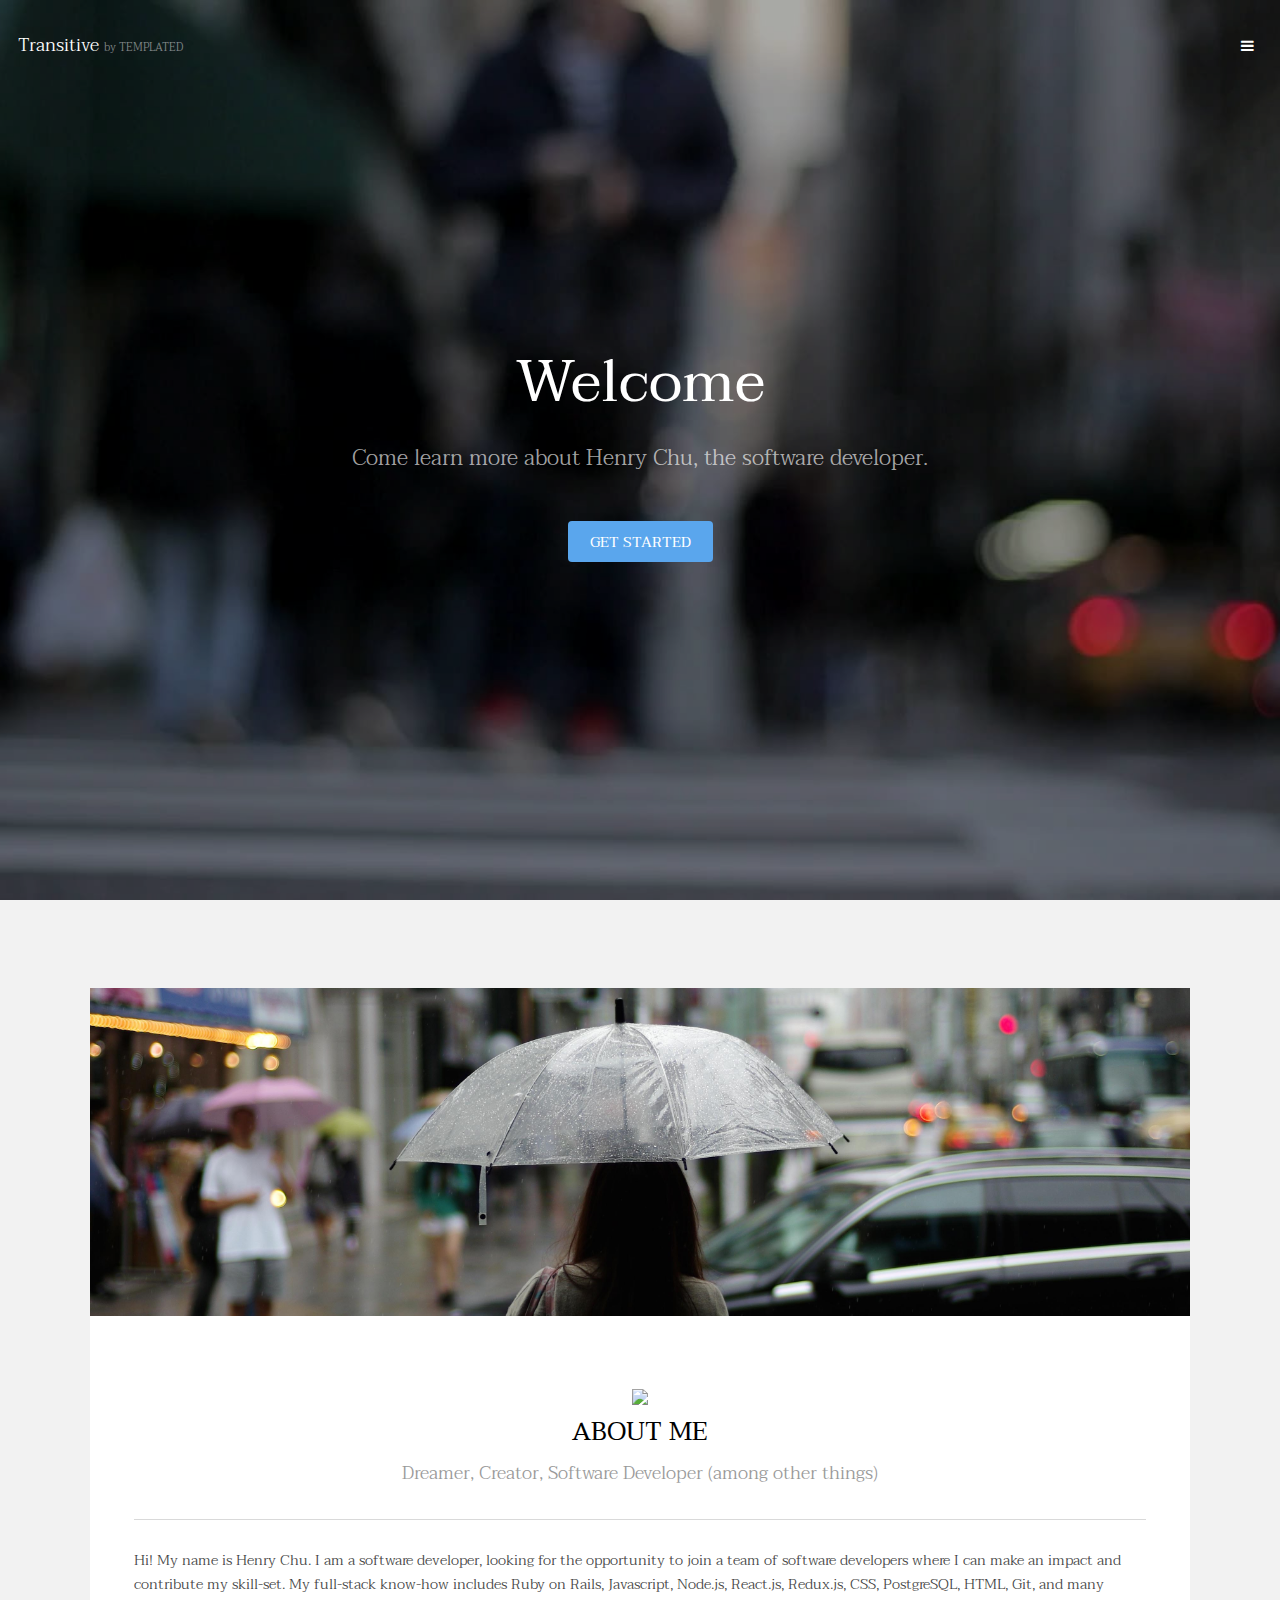
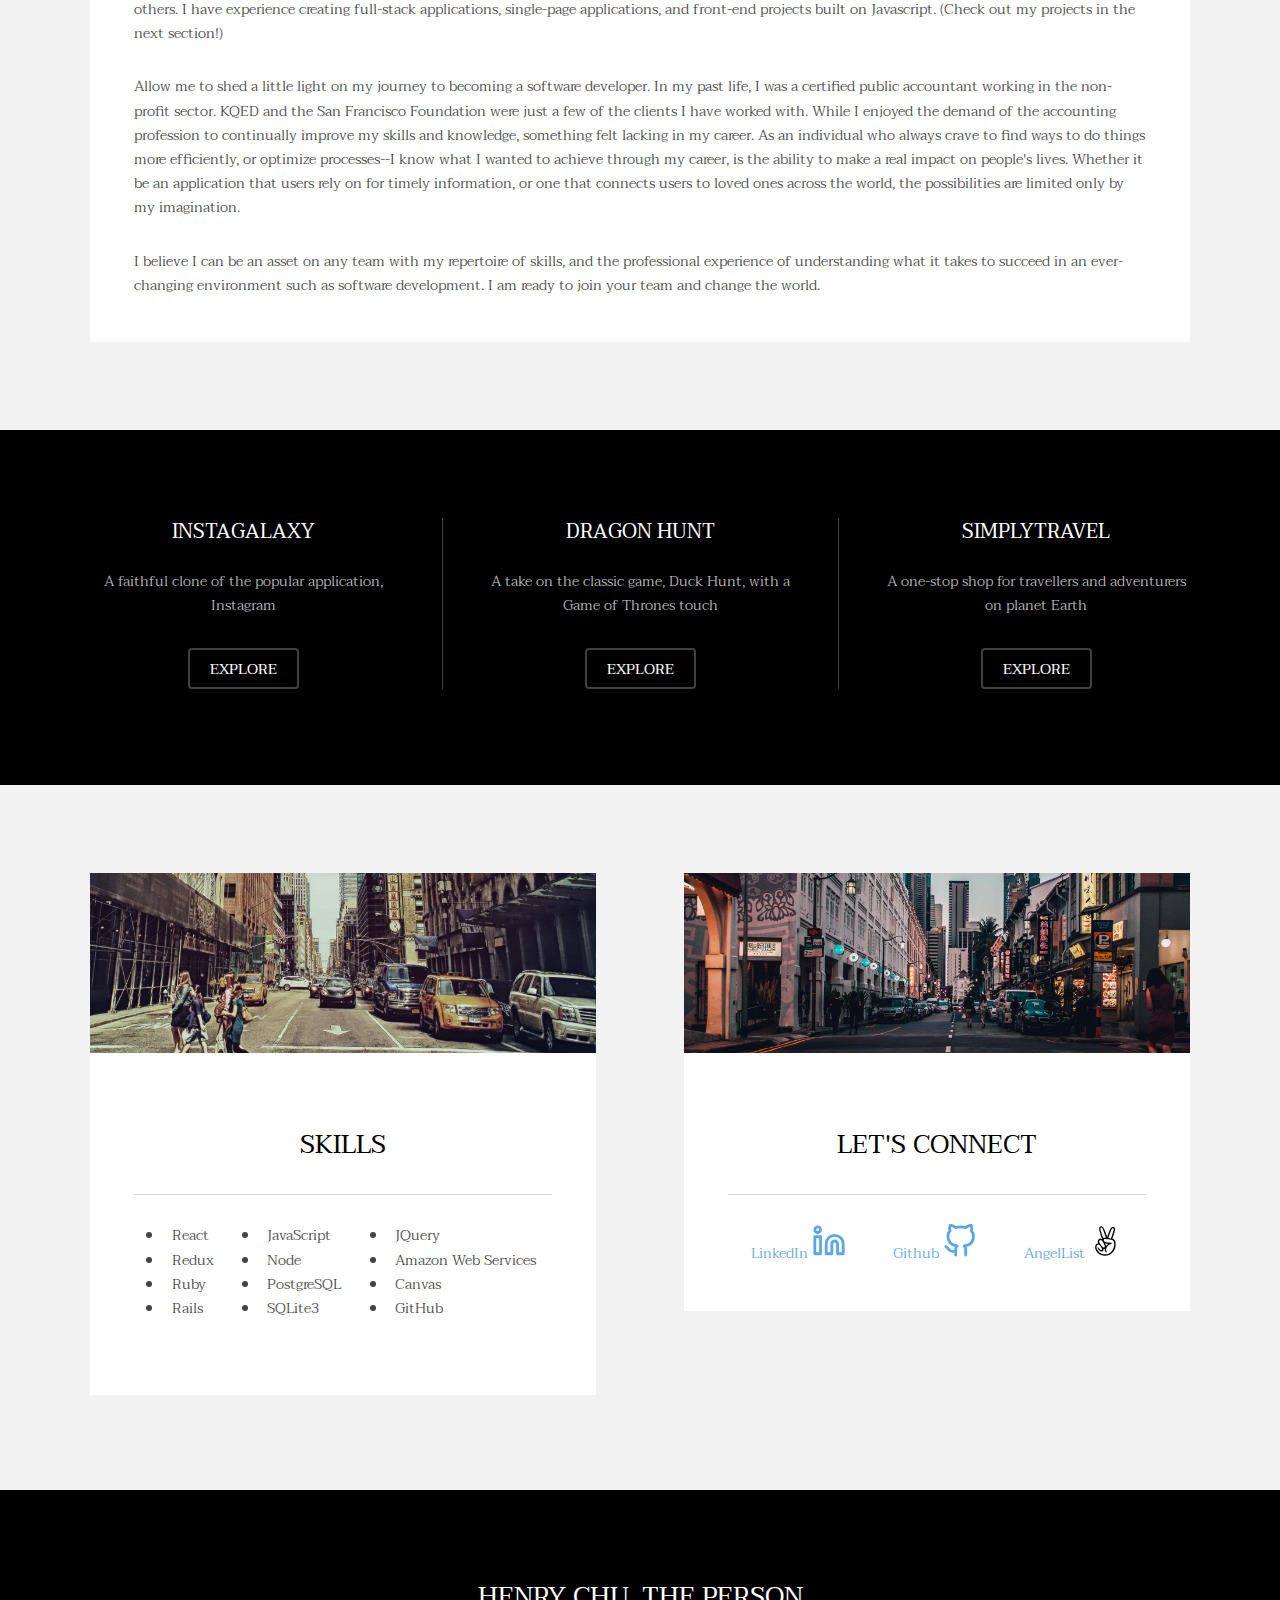
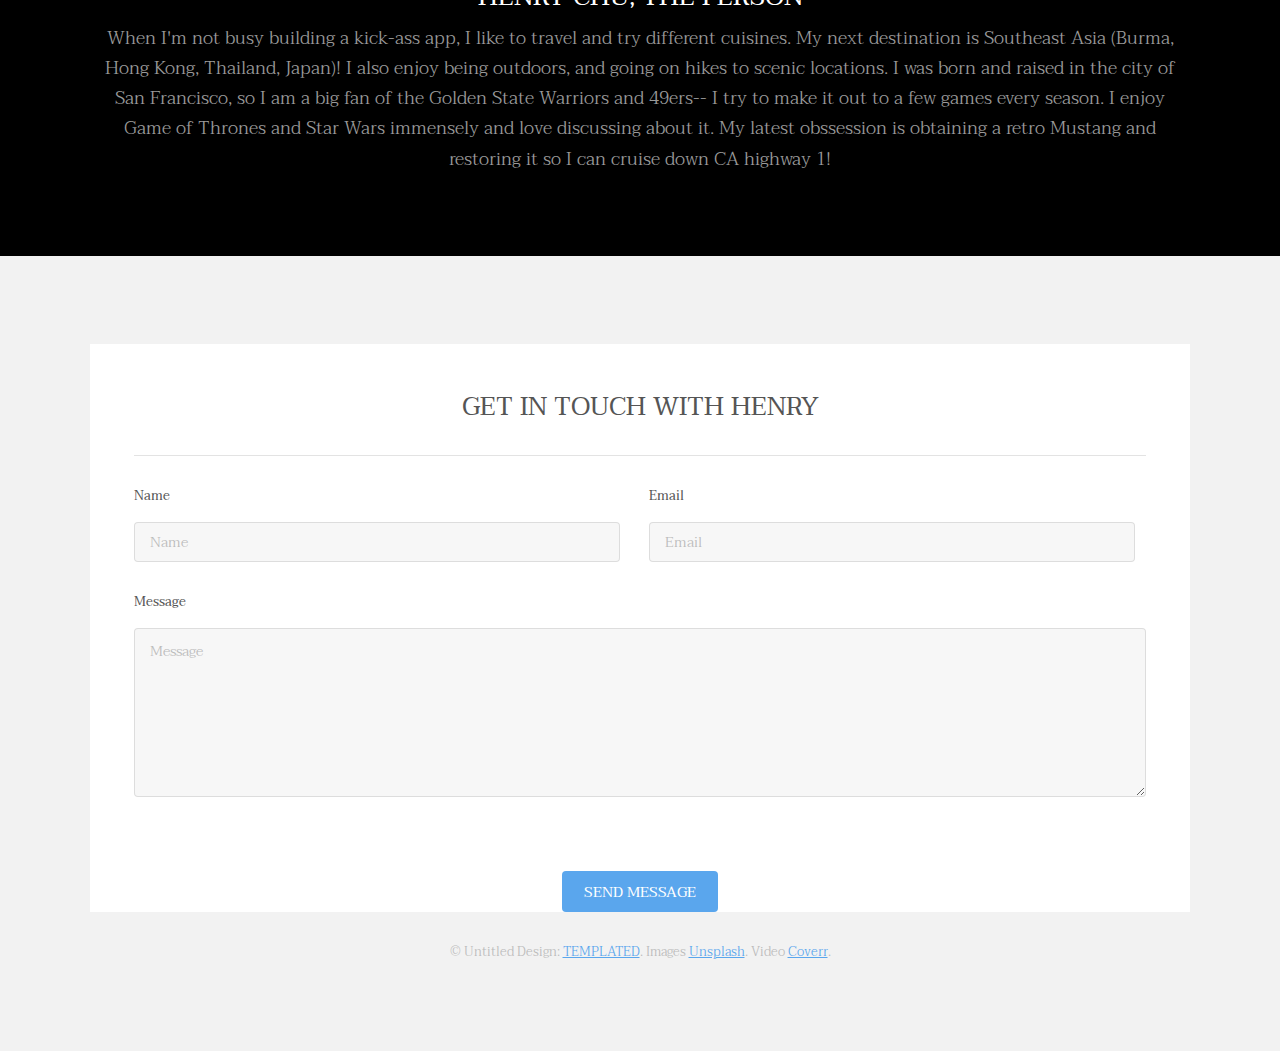
==== commit 3d35406a: "change links icons spacing and update email for form submission" ====
--- a/index.html
+++ b/index.html
@@ -33,14 +33,15 @@
 			To use a video as your background, set data-video to the name of your video without
 			its extension (eg. images/banner). Your video must be available in both .mp4 and .webm
 			formats to work correctly.
+			built by <a href="https://templated.co/">Templated</a> and released under the <a href="https://templated.co/license">Creative Commons</a>.
 		-->
 			<section id="banner" data-video="images/banner">
 				<div class="inner">
-					<h1>Transitive</h1>
-					<p>A full responsive, business-oriented HTML5/CSS3 template<br />
-					built by <a href="https://templated.co/">Templated</a> and released under the <a href="https://templated.co/license">Creative Commons</a>.</p>
-					<a href="#one" class="button special scrolly">Get Started</a>
-				</div>
+					<h1>Welcome</h1>
+					<p>Come learn more about Henry Chu, the software developer.<br />
+					</p>
+						<a href="#one" class="button special scrolly">Get Started</a>
+					</div>
 			</section>
 
 		<!-- One -->
@@ -53,12 +54,17 @@
 							</div>
 							<div class="content">
 								<header class="align-center">
-									<h2>Lorem ipsum dolor</h2>
-									<p>maecenas feugiat ex purus, quis volutpat lacus placerat</p>
+									<img src='https://media.licdn.com/dms/image/C5603AQF1VJmZDP7-eg/profile-displayphoto-shrink_200_200/0?e=1547078400&v=beta&t=EnKQOJGqdIiLHx18iVRsOnVHVXvLcLmi8mFD-64MO3Q'/>
+									<h2>About Me</h2>
+									<p>Dreamer, Creator, Software Developer (among other things)</p>
 								</header>
 								<hr />
-								<p> Cras aliquet urna ut sapien tincidunt, quis malesuada elit facilisis. Vestibulum sit amet tortor velit. Nam elementum nibh a libero pharetra elementum. Maecenas feugiat ex purus, quis volutpat lacus placerat malesuada. Praesent in sem ex. Morbi mattis sapien pretium tellus venenatis, at egestas urna ornare.</p>
-								<p>Vivamus fermentum nibh vel pharetra blandit. Cras a purus urna. Sed et libero ex. Orci varius natoque penatibus et magnis dis parturient montes, nascetur ridiculus mus. Suspendisse id hendrerit felis. Nulla viverra tempor dui at congue. Pellentesque quis nulla ornare, congue nisi id, finibus nulla. Aliquam sit amet hendrerit purus. Donec libero massa, posuere fermentum eros sit amet, maximus fringilla augue. Maecenas at rhoncus lorem. Vivamus ultricies consequat est, efficitur convallis libero. Vivamus rutrum semper mauris, vitae consequat eros tempor ac. Pellentesque et ornare sapien</p>
+								<p> Hi! My name is Henry Chu. I am a software developer, looking for the opportunity to join a team of software developers
+								where I can make an impact and contribute my skill-set. My full-stack know-how includes Ruby on Rails, Javascript, Node.js, React.js, Redux.js, CSS, PostgreSQL, HTML, Git, and many others. I have experience creating full-stack applications, single-page applications, and front-end projects built on Javascript. (Check out my projects in the next section!)</p>
+								<p> Allow me to shed a little light on my journey to becoming a software developer. In my past life, I was a certified public accountant working in the non-profit sector. KQED and the San Francisco Foundation were just a few of the clients I have worked with. While I enjoyed the demand of the accounting profession to continually
+								improve my skills and knowledge, something felt lacking in my career. As an individual who always crave to find ways to do things more efficiently, or optimize processes--I know what I wanted to achieve through my career, is the ability to make a real impact on people's lives. Whether it be an application that users rely on for timely information, or one that connects
+								users to loved ones across the world, the possibilities are limited only by my imagination.</p>
+								<p> I believe I can be an asset on any team with my repertoire of skills, and the professional experience of understanding what it takes to succeed in an ever-changing environment such as software development. I am ready to join your team and change the world. </p>
 							</div>
 						</div>
 					</div>
@@ -71,29 +77,29 @@
 					<div id="flexgrid">
 						<div>
 							<header>
-								<h3>Tempus Feugiat</h3>
+								<h3>InstaGalaxy</h3>
 							</header>
-							<p>Morbi interdum mollis sapien. Sed ac risus. Phasellus lacinia, magna a ullamcorper laoreet, lectus arcu</p>
+							<p>A faithful clone of the popular application, Instagram</p>
 							<ul class="actions">
-								<li><a href="#" class="button alt">Learn More</a></li>
+								<li><a href="https://instagalaxy.herokuapp.com/#/" class="button alt">Explore</a></li>
 							</ul>
 						</div>
 						<div>
 							<header>
-								<h3>Aliquam Nulla</h3>
+								<h3>Dragon Hunt</h3>
 							</header>
-							<p>Ut convallis, sem sit amet interdum consectetuer, odio augue aliquam leo, nec dapibus tortor nibh sed </p>
+							<p>A take on the classic game, Duck Hunt, with a Game of Thrones touch </p>
 							<ul class="actions">
-								<li><a href="#" class="button alt">Learn More</a></li>
+								<li><a href="https://hchu315.github.io/Dragon-Hunt-JS-project/" class="button alt">Explore</a></li>
 							</ul>
 						</div>
 						<div>
 							<header>
-								<h3>Sed Magna</h3>
+								<h3>SimplyTravel</h3>
 							</header>
-							<p>Suspendisse mauris. Fusce accumsan mollis eros. Pellentesque a diam sit amet mi ullamcorper vehicula.</p>
+							<p>A one-stop shop for travellers and adventurers on planet Earth</p>
 							<ul class="actions">
-								<li><a href="#" class="button alt">Learn More</a></li>
+								<li><a href="https://simply-travel.herokuapp.com/#/" class="button alt">Explore</a></li>
 							</ul>
 						</div>
 					</div>
@@ -101,6 +107,8 @@
 			</section>
 
 		<!-- Three -->
+		<link rel="stylesheet" href="https://cdn.rawgit.com/konpa/devicon/df6431e323547add1b4cf45992913f15286456d3/devicon.min.css">
+
 			<section id="three" class="wrapper style2">
 				<div class="inner">
 					<div class="grid-style">
@@ -112,13 +120,31 @@
 								</div>
 								<div class="content">
 									<header class="align-center">
-										<h2>Lorem ipsum dolor</h2>
-										<p>maecenas feugiat ex purus, quis volutpat lacus placerat</p>
+										<h2>Skills</h2>
 									</header>
 									<hr />
-									<p> Cras aliquet urna ut sapien tincidunt, quis malesuada elit facilisis. Vestibulum sit amet tortor velit. Nam elementum nibh a libero pharetra elementum. Maecenas feugiat ex purus, quis volutpat lacus placerat malesuada. Praesent in sem ex. Morbi mattis sapien pretium tellus venenatis, at egestas urna ornare.</p>
-								</div>
-							</div>
+									<div class='skills-container'>
+										<ul class='skills-one'>
+											<li>React</li>
+											<li>Redux</li>
+											<li>Ruby</li>
+											<li>Rails</li>
+										</ul>
+										<ul class='skills-two'>
+											<li>JavaScript</li>
+											<li>Node</li>
+											<li>PostgreSQL</li>
+											<li>SQLite3</li>
+										</ul>
+										<ul class='skills-three'>
+											<li>JQuery</li>
+											<li>Amazon Web Services</li>
+											<li>Canvas</li>
+											<li>GitHub</li>
+										</ul>
+									</div>
+									</div>
+								</div>
 						</div>
 
 						<div>
@@ -128,11 +154,36 @@
 								</div>
 								<div class="content">
 									<header class="align-center">
-										<h2>Vestibulum sit amet</h2>
-										<p>mattis sapien pretium tellus venenatis</p>
+										<h2>Let's connect</h2>
 									</header>
 									<hr />
-									<p> Cras aliquet urna ut sapien tincidunt, quis malesuada elit facilisis. Vestibulum sit amet tortor velit. Nam elementum nibh a libero pharetra elementum. Maecenas feugiat ex purus, quis volutpat lacus placerat malesuada. Praesent in sem ex. Morbi mattis sapien pretium tellus venenatis, at egestas urna ornare.</p>
+									<p class='links-container'> 
+										<a class='linkedin' href="https://www.linkedin.com/in/henry-chu-65578a13a/">	
+												LinkedIn  
+											<svg xmlns="http://www.w3.org/2000/svg" width="34" height="34" viewBox="0 0 24 24" fill="none" stroke="currentColor"
+											stroke-width="2" stroke-linecap="round" stroke-linejoin="round" class="feather feather-linkedin">
+											<path d="M16 8a6 6 0 0 1 6 6v7h-4v-7a2 2 0 0 0-2-2 2 2 0 0 0-2 2v7h-4v-7a6 6 0 0 1 6-6z"></path>
+											<rect x="2" y="9" width="4" height="12"></rect>
+											<circle cx="4" cy="4" r="2"></circle>
+											</svg>
+										</a>
+										<a class='github' href="https://github.com/hchu315">
+												Github
+											<svg xmlns="http://www.w3.org/2000/svg" width="34" height="34" viewBox="0 0 24 24" fill="none" stroke="currentColor"
+											 stroke-width="2" stroke-linecap="round" stroke-linejoin="round" class="feather feather-github">
+												<path d="M9 19c-5 1.5-5-2.5-7-3m14 6v-3.87a3.37 3.37 0 0 0-.94-2.61c3.14-.35 6.44-1.54 6.44-7A5.44 5.44 0 0 0 20 4.77 5.07 5.07 0 0 0 19.91 1S18.73.65 16 2.48a13.38 13.38 0 0 0-7 0C6.27.65 5.09 1 5.09 1A5.07 5.07 0 0 0 5 4.77a5.44 5.44 0 0 0-1.5 3.78c0 5.42 3.3 6.61 6.44 7A3.37 3.37 0 0 0 9 18.13V22"></path>
+											</svg>
+										</a>
+										<a class='angellist' href="https://angel.co/henry-chu-6?al_content=current+user+name&al_source=transaction_feed%2Fnetwork_sidebar">
+												AngelList
+											<?xml version="1.0" ?><svg height="34px" id="Layer_1" style="enable-background:new 0 0 56.7 56.7;" version="1.1"
+											viewBox="0 0 56.7 56.7" width="34px" xml:space="preserve" xmlns="http://www.w3.org/2000/svg" xmlns:xlink="http://www.w3.org/1999/xlink">
+												<g>
+													<path d="M38.8794,24.7448c2.0216,0.3824,3.4481,1.2355,4.2793,2.5609c0.8307,1.3258,1.2467,3.4149,1.2467,6.2674   c0,5.6608-1.7016,10.2939-5.1049,13.8993c-3.4032,3.605-7.7555,5.4076-13.0569,5.4076c-2.0891,0-4.1164-0.3763-6.082-1.1288   c-1.9661-0.7526-3.656-1.8027-5.0711-3.1505c-1.6174-1.4821-2.8305-3.049-3.6391-4.7c-0.8087-1.6511-1.213-3.341-1.213-5.0712   c0-1.9318,0.4156-3.4252,1.2466-4.4814c0.8307-1.0558,2.1448-1.7742,3.9424-2.1565c-0.3369-0.7863-0.5845-1.449-0.7413-1.9881   c-0.1573-0.5391-0.2359-0.9547-0.2359-1.2466c0-1.0109,0.5335-2.0438,1.6005-3.1c1.0666-1.0558,2.0723-1.5837,3.0157-1.5837   c0.4044,0,0.8307,0.073,1.2804,0.2191c0.4493,0.1465,0.9655,0.3875,1.55,0.7244c-1.7302-4.8971-2.9877-8.6765-3.7739-11.3385   c-0.7867-2.6619-1.1793-4.4983-1.1793-5.5091c0-1.3927,0.3589-2.4986,1.0782-3.319C18.7408,4.23,19.718,3.82,20.9534,3.82   c2.1112,0,4.7847,4.7174,8.0195,14.152c0.5612,1.6174,0.9884,2.8641,1.2805,3.7402c0.2471-0.6959,0.5948-1.6848,1.0445-2.9652   c3.2348-9.3448,6.0198-14.0173,8.3565-14.0173c1.1456,0,2.0606,0.3875,2.7461,1.1625c0.6851,0.775,1.0277,1.8144,1.0277,3.1169   c0,0.9888-0.3763,2.7966-1.1289,5.4249C41.5465,17.0623,40.4069,20.4992,38.8794,24.7448z M14.7535,38.4925   c0.3145,0.3823,0.7526,0.9435,1.3141,1.6848c1.4826,2.0442,2.8524,3.0663,4.1109,3.0663c0.4263,0,0.8086-0.1348,1.1456-0.4044   c0.3369-0.2695,0.5054-0.5503,0.5054-0.8424c0-0.3369-0.2247-0.8981-0.6739-1.6848c-0.4498-0.7862-1.067-1.6731-1.8533-2.6619   c-0.8985-1.1456-1.6459-1.9824-2.2407-2.5104c-0.5953-0.5274-1.0731-0.7918-1.432-0.7918c-0.7867,0-1.5112,0.4211-2.1734,1.2635   c-0.6627,0.8424-0.994,1.8364-0.994,2.982c0,0.9215,0.2302,1.9492,0.6908,3.0831c0.4601,1.1344,1.1288,2.2745,2.0049,3.4201   c1.3253,1.7747,2.9703,3.1388,4.9364,4.0935c1.9655,0.9557,4.1389,1.432,6.52,1.432c4.3804,0,8.0476-1.6341,11.0015-4.9022   c2.9535-3.2685,4.431-7.3624,4.431-12.282c0-1.5046-0.1128-2.7007-0.337-3.5885c-0.2247-0.8873-0.5953-1.5331-1.112-1.9375   c-0.9214-0.7633-2.7124-1.4489-5.3744-2.0554c-2.6619-0.6065-5.4418-0.9098-8.3396-0.9098c-0.8086,0-1.3815,0.1348-1.7184,0.4043   c-0.337,0.2696-0.5055,0.7301-0.5055,1.3815c0,1.528,0.8537,2.6339,2.5609,3.319c1.7068,0.6857,4.4698,1.0277,8.289,1.0277h1.3816   c0.3145,0,0.5672,0.118,0.7581,0.3538c0.1904,0.2359,0.3201,0.5897,0.3875,1.0615c-0.3824,0.3594-1.1682,0.7698-2.3587,1.2299   c-1.191,0.4604-2.1008,0.9153-2.7293,1.3646c-1.3479,0.9888-2.4317,2.1622-3.2516,3.5211   c-0.8204,1.3596-1.2299,2.6451-1.2299,3.8581c0,0.7414,0.1736,1.6342,0.5223,2.6788c0.3482,1.0446,0.5223,1.6904,0.5223,1.9375   v0.2359l-0.0674,0.3032c-0.9888-0.0674-1.769-0.6453-2.3418-1.7353c-0.5729-1.0895-0.8592-2.544-0.8592-4.3636v-0.3032   c-0.1802,0.1573-0.3539,0.2696-0.5223,0.337c-0.1685,0.0674-0.3539,0.1011-0.556,0.1011c-0.2022,0-0.3932-0.0169-0.5729-0.0506   c-0.1802-0.0336-0.3823-0.0842-0.6065-0.1516c0.0674,0.2476,0.118,0.4886,0.1516,0.7245c0.0337,0.2359,0.0505,0.4211,0.0505,0.556   c0,0.8312-0.3257,1.5448-0.9771,2.1396c-0.6519,0.5953-1.4269,0.8929-2.325,0.8929c-1.4151,0-2.8528-0.6908-4.313-2.0723   c-1.4606-1.3815-2.1901-2.7344-2.1901-4.0603c0-0.2471,0.0281-0.4661,0.0842-0.6571   C14.5228,38.7906,14.6188,38.6273,14.7535,38.4925z M24.8621,39.3012c0.3818,0,0.7296-0.1736,1.0445-0.5223   c0.3145-0.3482,0.4717-0.7245,0.4717-1.1288c0-0.4264-0.3089-1.4204-0.9266-2.9821c-0.6182-1.5612-1.3872-3.0943-2.3081-4.5994   c-0.6739-1.1232-1.3366-1.9711-1.988-2.544c-0.6519-0.5728-1.2692-0.8592-1.8533-0.8592c-0.4717,0-0.994,0.2982-1.5669,0.893   c-0.5728,0.5953-0.8592,1.1512-0.8592,1.6679c0,0.5391,0.2808,1.3479,0.8424,2.4261c0.5612,1.0783,1.3141,2.2239,2.2576,3.4369   c0.9884,1.3258,1.9206,2.3586,2.7967,3.1C23.649,38.9306,24.345,39.3012,24.8621,39.3012z M28.1643,23.0264l-3.6391-10.513   c-0.9435-2.6732-1.6735-4.4192-2.1901-5.2396c-0.5172-0.8199-1.0783-1.2299-1.6849-1.2299c-0.4716,0-0.8541,0.1802-1.1456,0.5391   c-0.292,0.3594-0.438,0.8424-0.438,1.4489c0,1.0334,0.3927,2.8305,1.1794,5.3913c0.7862,2.5609,1.9655,5.9192,3.538,10.0749   c0.1348-0.2471,0.3252-0.4211,0.5728-0.5223c0.2471-0.101,0.5841-0.1516,1.0109-0.1516c0.1348,0,0.4044,0.0117,0.8087,0.0337   C26.5805,22.8803,27.2428,22.937,28.1643,23.0264z M31.9718,33.2361c-0.9659-0.0449-1.8817-0.146-2.7461-0.3032   c-0.8648-0.1568-1.6904-0.3818-2.4766-0.6739c0.3589,0.7193,0.6791,1.4377,0.9604,2.1565   c0.2807,0.7193,0.5106,1.4268,0.6908,2.1228c0.5391-0.6739,1.1063-1.2856,1.7016-1.8364   C30.6966,34.1515,31.32,33.6628,31.9718,33.2361z M36.4533,24.172c1.5046-4.0884,2.6788-7.4635,3.5212-10.1255   c0.8424-2.6619,1.2635-4.2961,1.2635-4.9026c0-0.6515-0.1404-1.1568-0.4211-1.5163c-0.2813-0.359-0.6688-0.5391-1.1625-0.5391   c-0.629,0-1.2693,0.5223-1.9206,1.5668c-0.6519,1.0446-1.3703,2.7242-2.1565,5.0375l-3.3696,9.7379L36.4533,24.172z" />
+												</g>
+											</svg>
+										</a>
+									</p>
 								</div>
 							</div>
 						</div>
@@ -146,8 +197,9 @@
 				<div class="inner">
 
 					<header class="align-center">
-						<h2>Morbi interdum mollis sapien</h2>
-						<p>Cras aliquet urna ut sapien tincidunt, quis malesuada elit facilisis. Vestibulum sit amet tortor velit. Nam elementum nibh a libero pharetra elementum. Maecenas feugiat ex purus, quis volutpat lacus placerat malesuada. Praesent in sem ex. Morbi mattis sapien pretium tellus venenatis, at egestas urna ornare.</p>
+						<h2>Henry Chu, the person</h2>
+						<p>When I'm not busy building a kick-ass app, I like to travel and try different cuisines. My next destination is Southeast Asia (Burma, Hong Kong, Thailand, Japan)! I also enjoy being outdoors, and going on hikes to scenic locations. I was born and raised in the city of San Francisco, so I am a big fan of the Golden State Warriors and 49ers--
+							I try to make it out to a few games every season. I enjoy Game of Thrones and Star Wars immensely and love discussing about it. My latest obssession is obtaining a retro Mustang and restoring it so I can cruise down CA highway 1! </p>
 					</header>
 
 				</div>
@@ -159,30 +211,18 @@
 					<section>
 						<div class="box">
 							<div class="content">
-								<h2 class="align-center">Get in Touch</h2>
+								<h2 class="align-center">Get in Touch with Henry</h2>
 								<hr />
-								<form action="#" method="post">
+								<form action="https://formspree.io/chu.henry@hotmail.com" method="post">
 									<div class="field half first">
 										<label for="name">Name</label>
 										<input name="name" id="name" type="text" placeholder="Name">
 									</div>
 									<div class="field half">
 										<label for="email">Email</label>
-										<input name="email" id="email" type="email" placeholder="Email">
-									</div>
-									<div class="field">
-										<label for="dept">Department</label>
-										<div class="select-wrapper">
-											<select name="dept" id="dept">
-												<option value="">- Category -</option>
-												<option value="1">Manufacturing</option>
-												<option value="1">Shipping</option>
-												<option value="1">Administration</option>
-												<option value="1">Human Resources</option>
-											</select>
-										</div>
-									</div>
-									<div class="field">
+										<input name="_replyto" id="email" type="email" placeholder="Email">
+									</div>
+									
 										<label for="message">Message</label>
 										<textarea name="message" id="message" rows="6" placeholder="Message"></textarea>
 									</div>
@@ -208,4 +248,18 @@
 			<script src="assets/js/main.js"></script>
 
 	</body>
-</html>+</html>
+
+<!-- <div class="field">
+	<label for="dept">Department</label>
+	<div class="select-wrapper">
+		<select name="dept" id="dept">
+			<option value="">- Category -</option>
+			<option value="1">Manufacturing</option>
+			<option value="1">Shipping</option>
+			<option value="1">Administration</option>
+			<option value="1">Human Resources</option>
+		</select>
+	</div>
+</div>
+<div class="field"> -->--- a/assets/css/main.css
+++ b/assets/css/main.css
@@ -48,6 +48,14 @@
 	body {
 		-webkit-text-size-adjust: none;
 	}
+
+/* Custom styles */
+
+/* skills */
+.skills-container {
+	display: flex;
+	flex-direction: row;	
+}
 
 /* Box Model */
 
@@ -2868,7 +2876,7 @@
 
 		.wrapper.style2 {
 			background-color: #f2f2f2;
-			color: #a6a6a6;
+			/* color: #a6a6a6; */
 		}
 
 			.wrapper.style2 input, .wrapper.style2 select, .wrapper.style2 textarea {
@@ -4226,4 +4234,29 @@
 				width: calc(100% + 2rem);
 			}
 
-		}+		
+		}
+
+.skills-container {
+	display: flex;
+	justify-content: space-around;
+}
+
+.links-container {
+	display: flex;
+	justify-content: space-around;
+}
+
+.linkedin {
+	text-decoration: none;
+}
+
+.github {
+	text-decoration: none;
+
+}
+
+.angellist {
+	text-decoration: none;
+}
+		
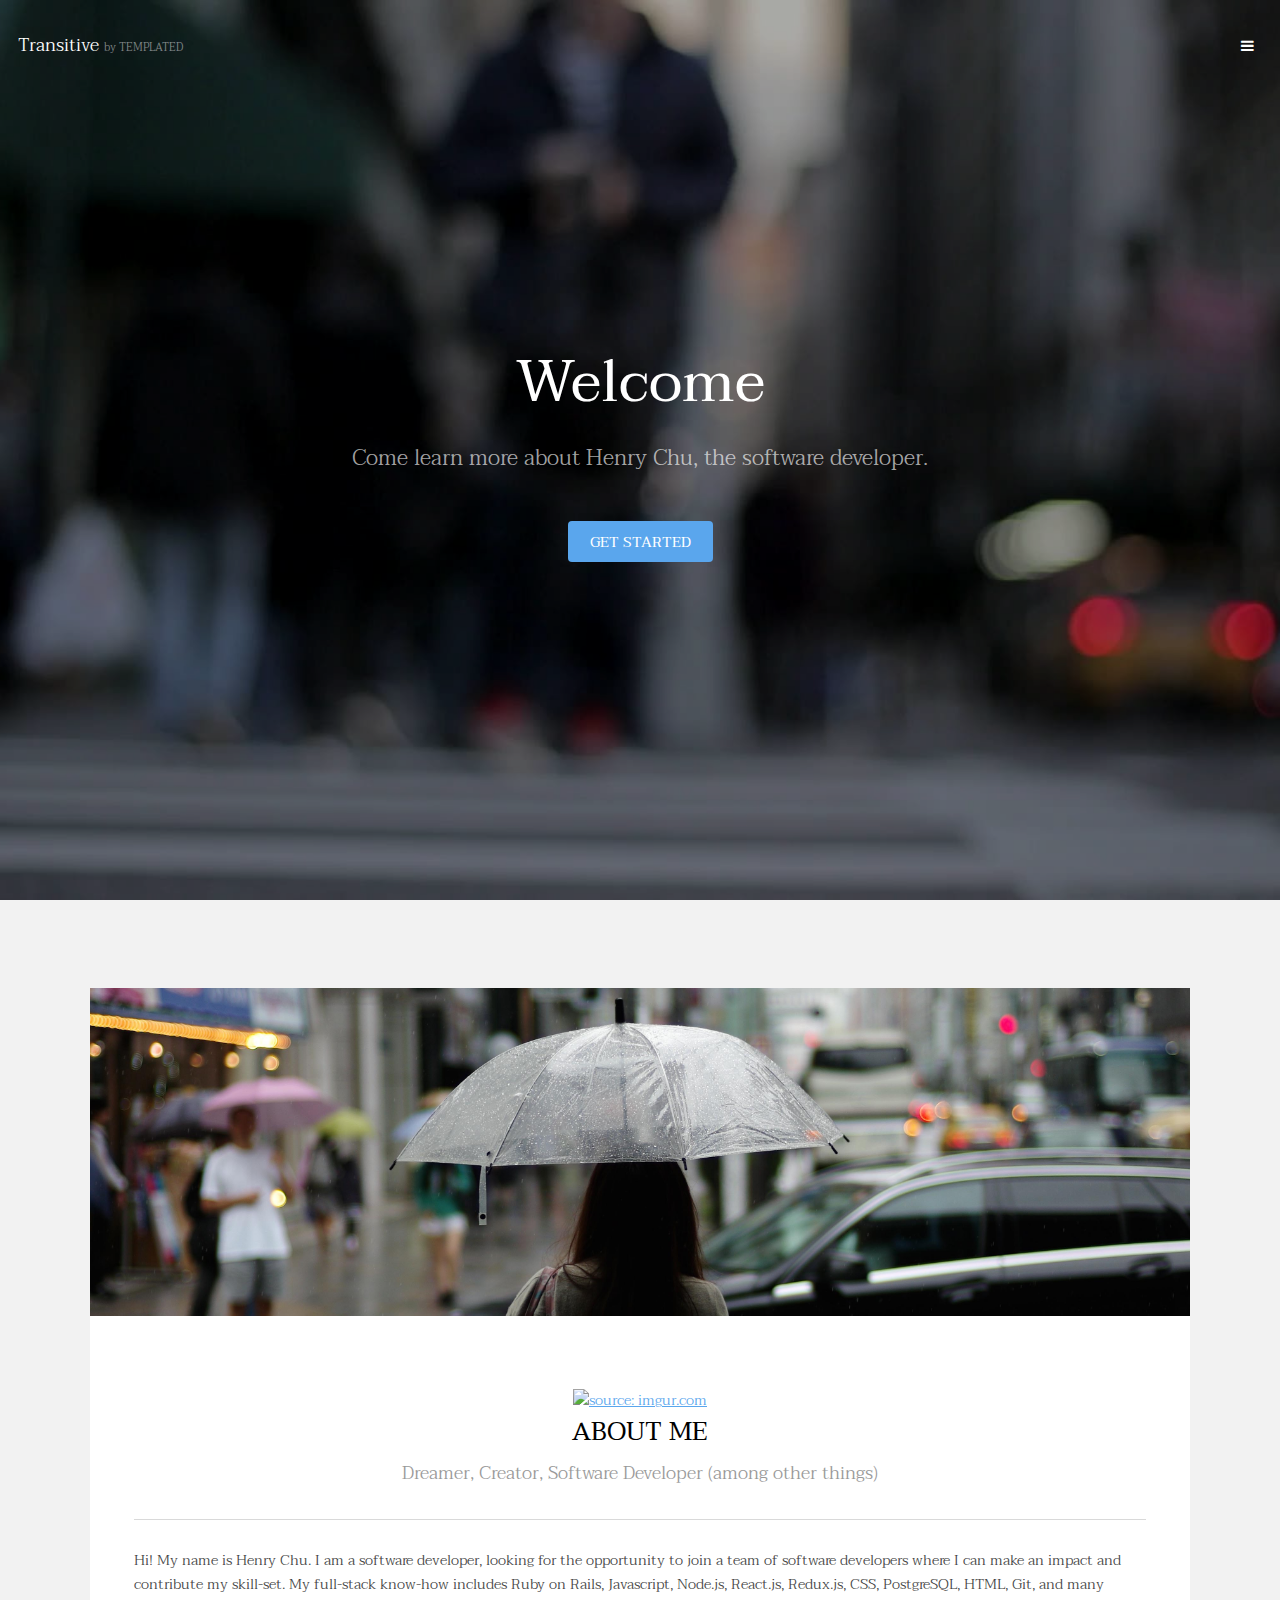
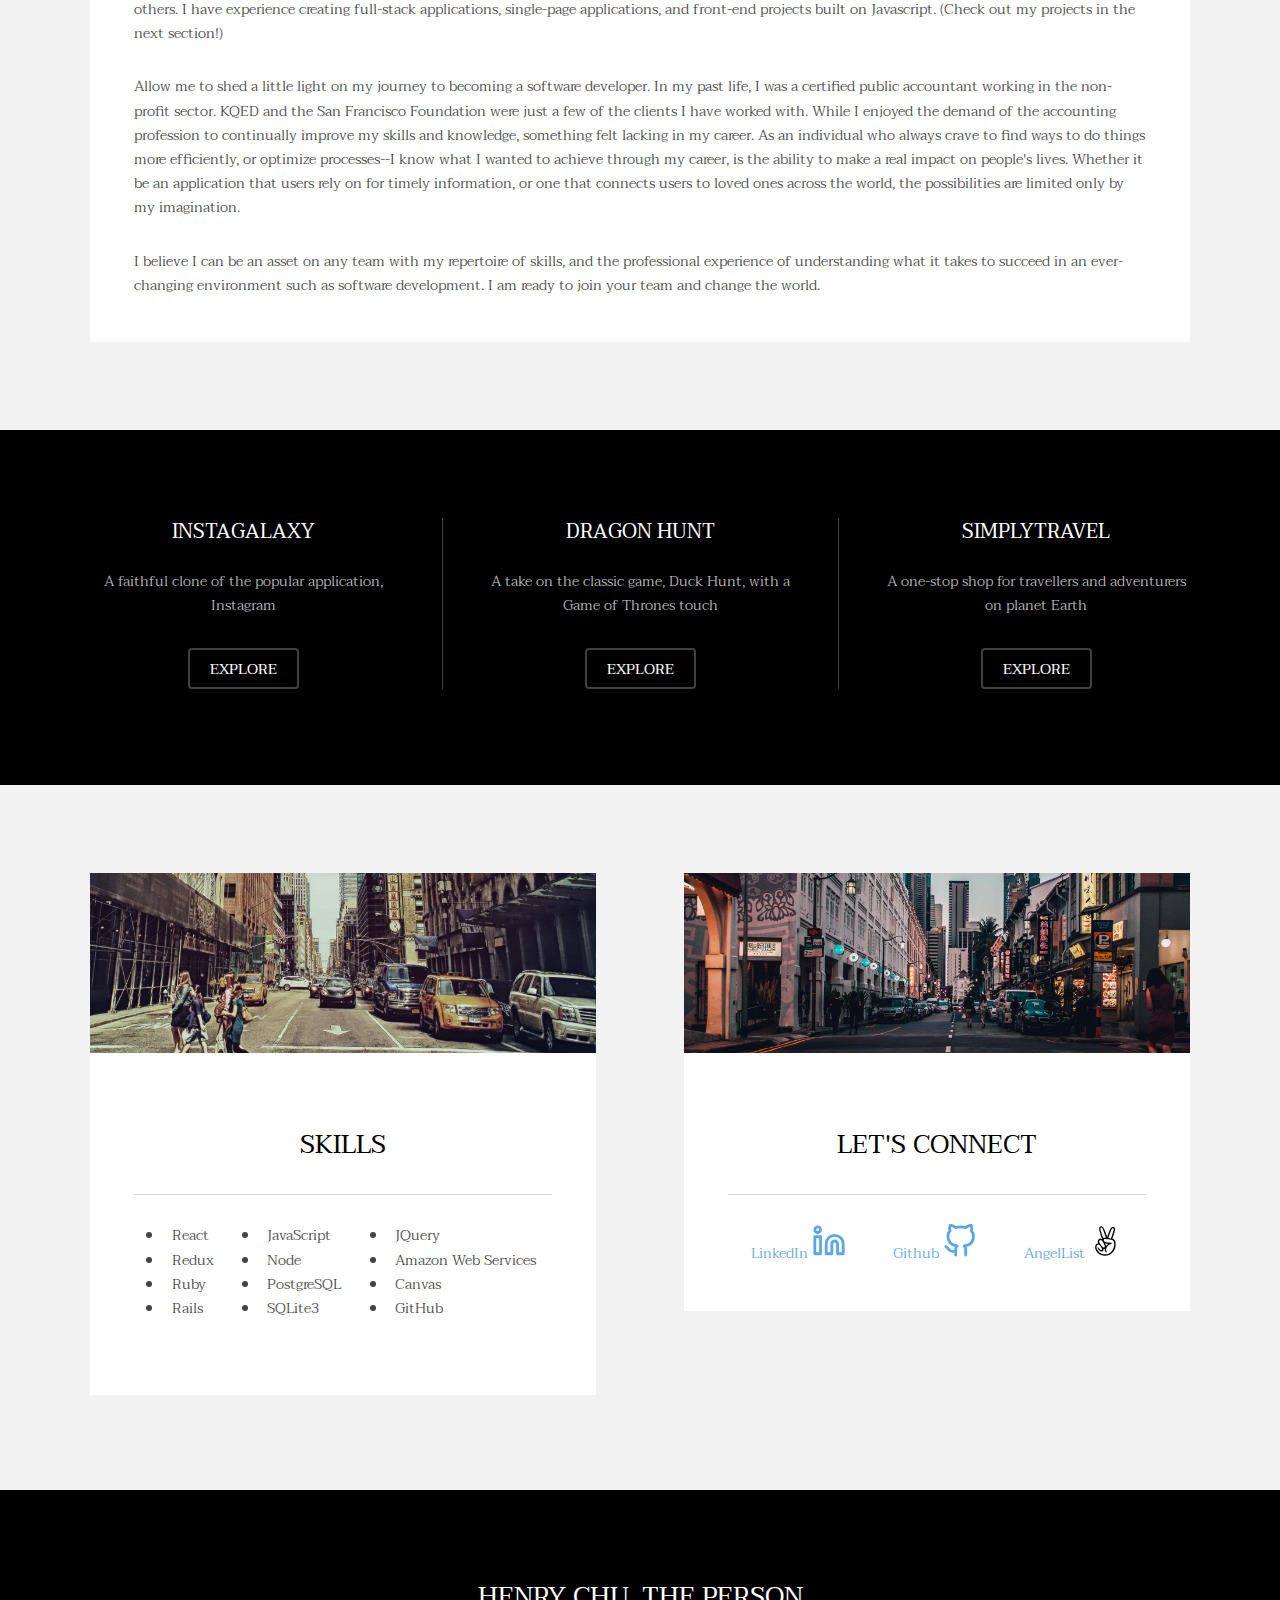
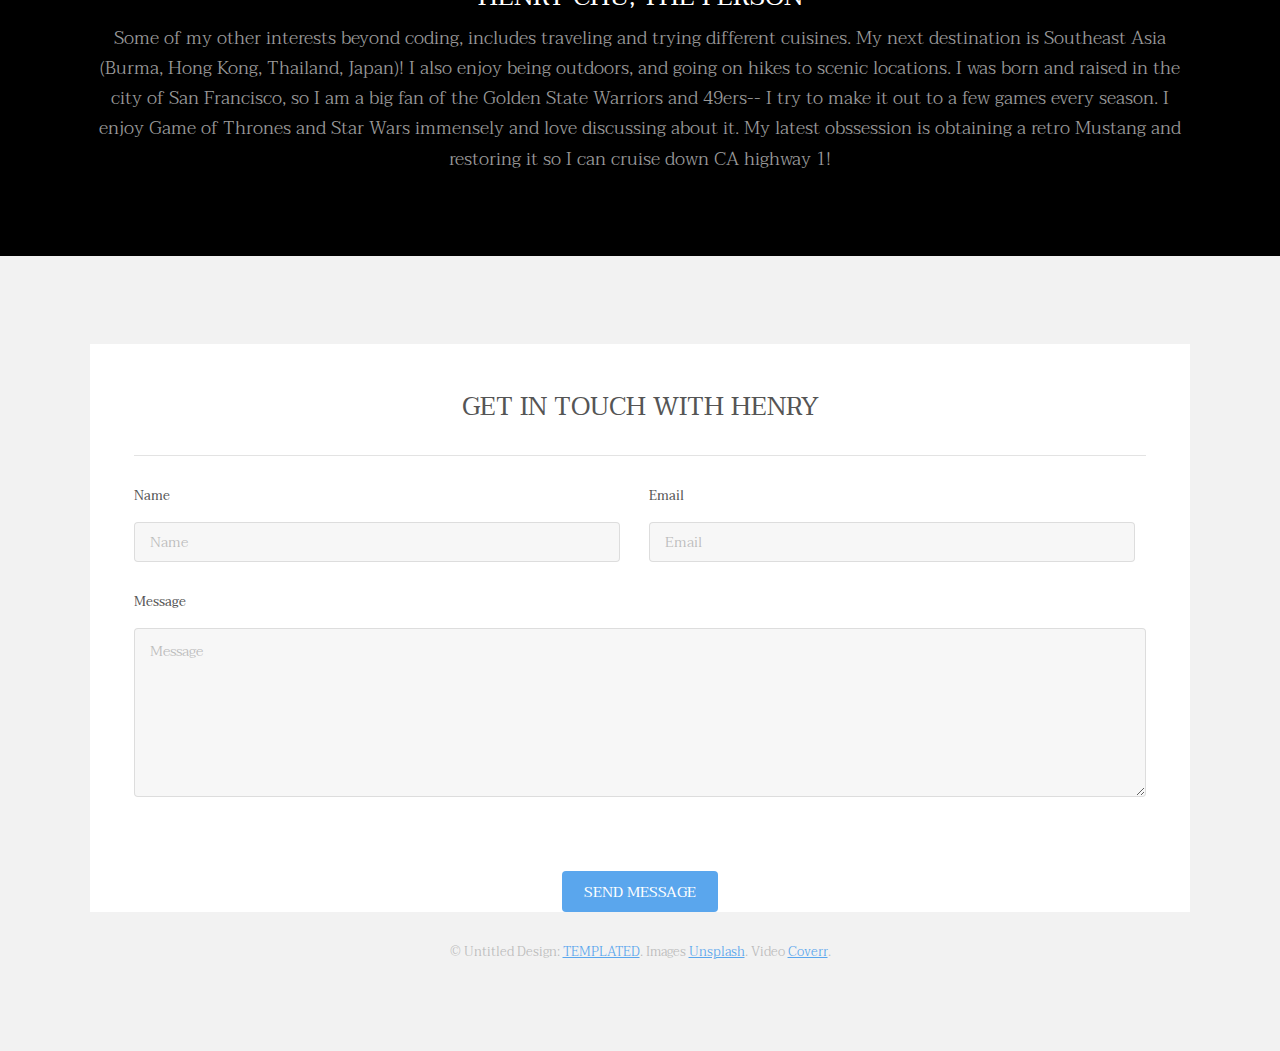
==== commit 0457df00: "update profile picture link" ====
--- a/index.html
+++ b/index.html
@@ -54,7 +54,7 @@
 							</div>
 							<div class="content">
 								<header class="align-center">
-									<img src='https://media.licdn.com/dms/image/C5603AQF1VJmZDP7-eg/profile-displayphoto-shrink_200_200/0?e=1547078400&v=beta&t=EnKQOJGqdIiLHx18iVRsOnVHVXvLcLmi8mFD-64MO3Q'/>
+									<a href="https://imgur.com/HJfgenZ"><img src="https://i.imgur.com/HJfgenZ.jpg" title="source: imgur.com" /></a>
 									<h2>About Me</h2>
 									<p>Dreamer, Creator, Software Developer (among other things)</p>
 								</header>
@@ -198,7 +198,7 @@
 
 					<header class="align-center">
 						<h2>Henry Chu, the person</h2>
-						<p>When I'm not busy building a kick-ass app, I like to travel and try different cuisines. My next destination is Southeast Asia (Burma, Hong Kong, Thailand, Japan)! I also enjoy being outdoors, and going on hikes to scenic locations. I was born and raised in the city of San Francisco, so I am a big fan of the Golden State Warriors and 49ers--
+						<p>Some of my other interests beyond coding, includes traveling and trying different cuisines. My next destination is Southeast Asia (Burma, Hong Kong, Thailand, Japan)! I also enjoy being outdoors, and going on hikes to scenic locations. I was born and raised in the city of San Francisco, so I am a big fan of the Golden State Warriors and 49ers--
 							I try to make it out to a few games every season. I enjoy Game of Thrones and Star Wars immensely and love discussing about it. My latest obssession is obtaining a retro Mustang and restoring it so I can cruise down CA highway 1! </p>
 					</header>
 
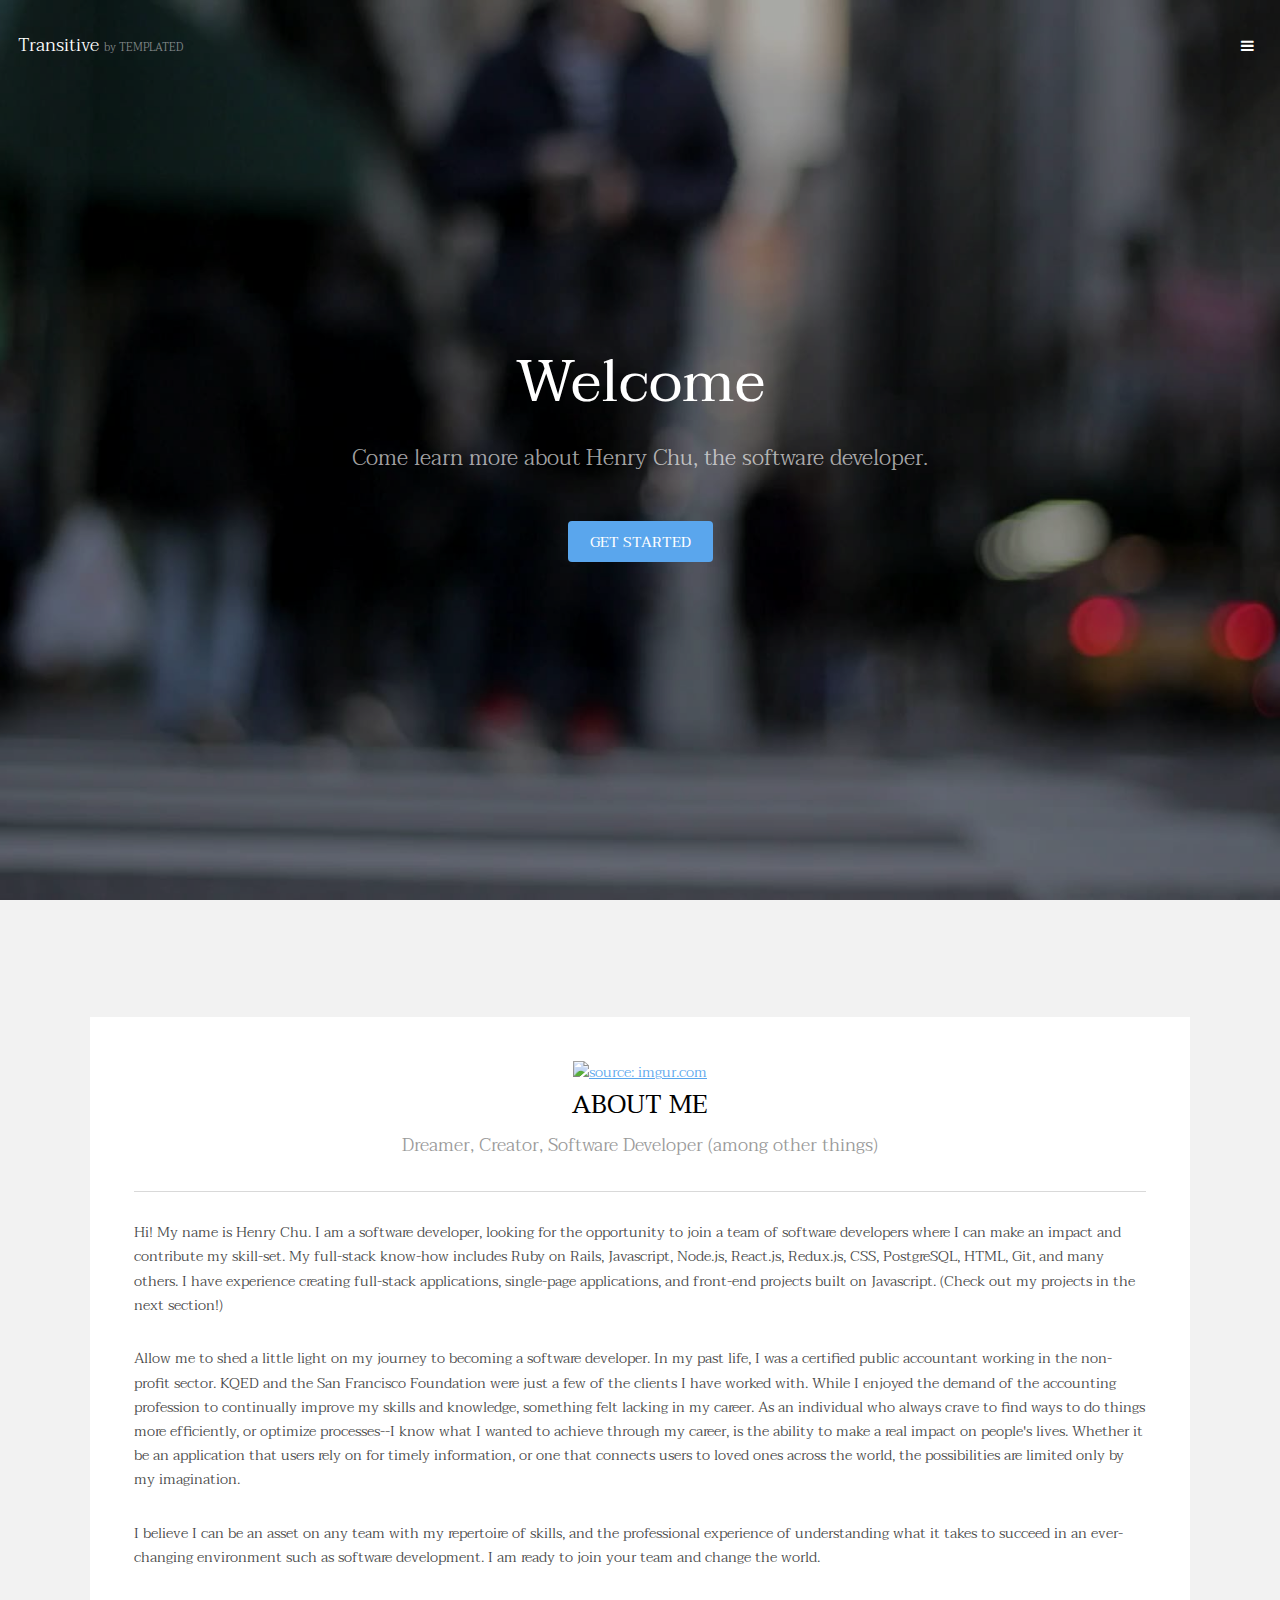
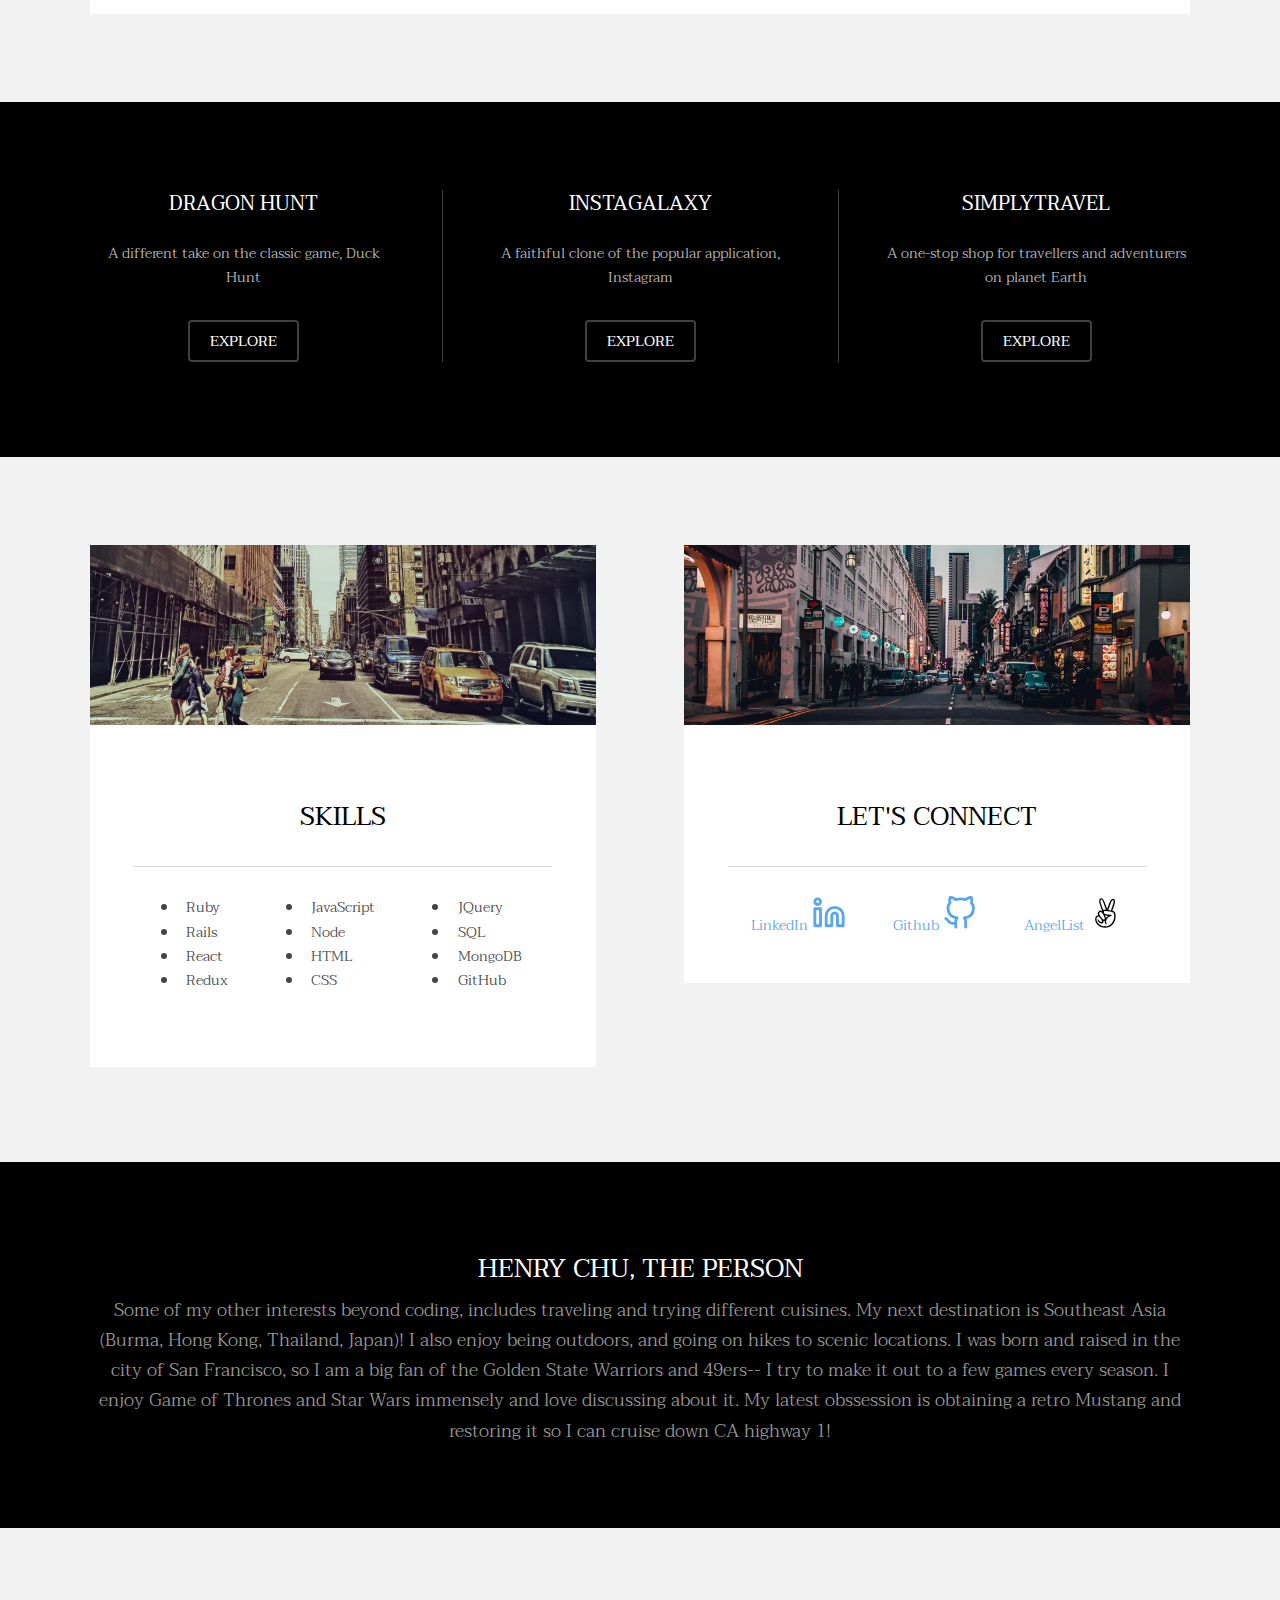
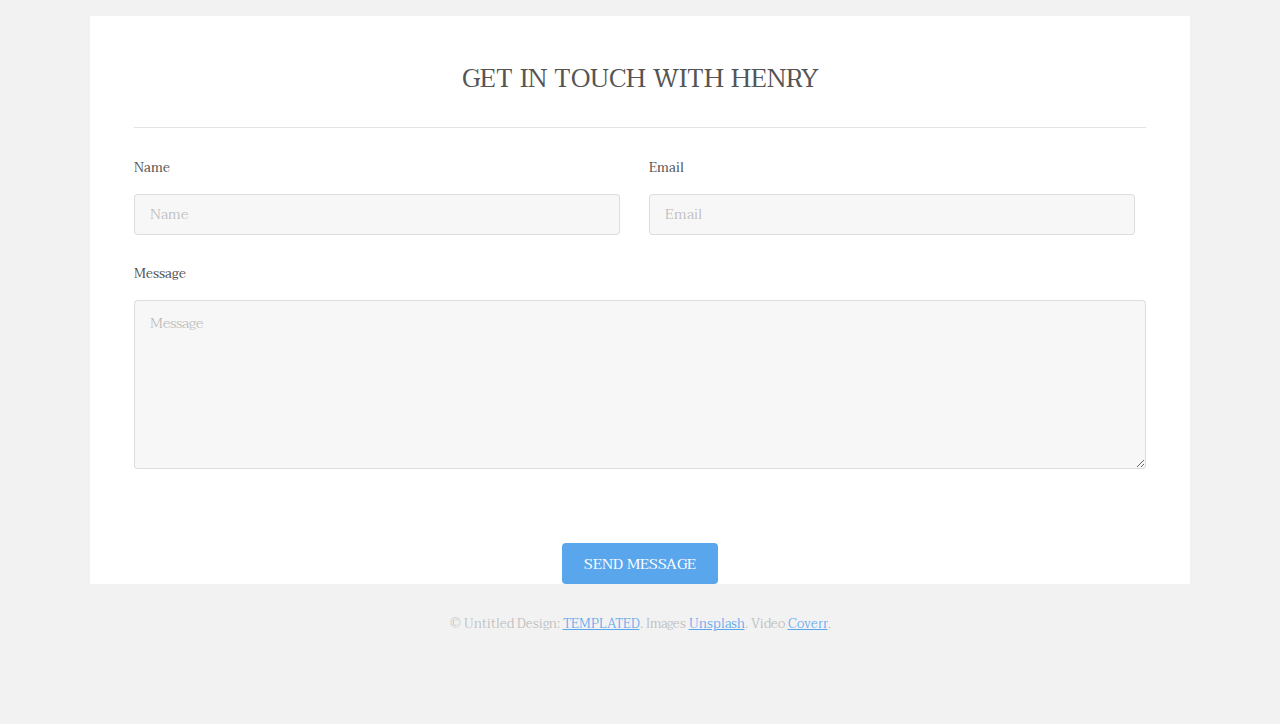
==== commit 39df3556: "add download link for resume in navbar" ====
--- a/index.html
+++ b/index.html
@@ -23,8 +23,12 @@
 			<nav id="menu">
 				<ul class="links">
 					<li><a href="index.html">Home</a></li>
-					<li><a href="generic.html">Generic</a></li>
-					<li><a href="elements.html">Elements</a></li>
+					<li><a href="images/CHU HENRY - RESUME 2019.pdf" download="Henry Chu's Resume">
+						Download My Resume
+					</a>
+				</li>
+					<!-- <li><a href="generic.html">Generic</a></li> -->
+					<!-- <li><a href="elements.html">Elements</a></li> -->
 				</ul>
 			</nav>
 
@@ -50,7 +54,7 @@
 					<div>
 						<div class="box">
 							<div class="image fit">
-								<img src="images/pic01.jpg" alt="" />
+								<!-- <img src="images/pic01.jpg" alt="" /> -->
 							</div>
 							<div class="content">
 								<header class="align-center">
@@ -77,20 +81,20 @@
 					<div id="flexgrid">
 						<div>
 							<header>
+								<h3>Dragon Hunt</h3>
+							</header>
+							<p>A different take on the classic game, Duck Hunt</p>
+							<ul class="actions">
+								<li><a href="https://hchu315.github.io/Dragon-Hunt-JS-project/" class="button alt">Explore</a></li>
+							</ul>
+						</div>
+						<div>
+							<header>
 								<h3>InstaGalaxy</h3>
 							</header>
 							<p>A faithful clone of the popular application, Instagram</p>
 							<ul class="actions">
-								<li><a href="https://instagalaxy.herokuapp.com/#/" class="button alt">Explore</a></li>
-							</ul>
-						</div>
-						<div>
-							<header>
-								<h3>Dragon Hunt</h3>
-							</header>
-							<p>A take on the classic game, Duck Hunt, with a Game of Thrones touch </p>
-							<ul class="actions">
-								<li><a href="https://hchu315.github.io/Dragon-Hunt-JS-project/" class="button alt">Explore</a></li>
+								<li><a href="https://insta-galaxy.herokuapp.com/#/" class="button alt">Explore</a></li>
 							</ul>
 						</div>
 						<div>
@@ -125,21 +129,21 @@
 									<hr />
 									<div class='skills-container'>
 										<ul class='skills-one'>
+											<li>Ruby</li>
+											<li>Rails</li>
 											<li>React</li>
 											<li>Redux</li>
-											<li>Ruby</li>
-											<li>Rails</li>
 										</ul>
 										<ul class='skills-two'>
 											<li>JavaScript</li>
 											<li>Node</li>
-											<li>PostgreSQL</li>
-											<li>SQLite3</li>
+											<li>HTML</li>
+											<li>CSS</li>
 										</ul>
 										<ul class='skills-three'>
 											<li>JQuery</li>
-											<li>Amazon Web Services</li>
-											<li>Canvas</li>
+											<li>SQL</li>
+											<li>MongoDB</li>
 											<li>GitHub</li>
 										</ul>
 									</div>
